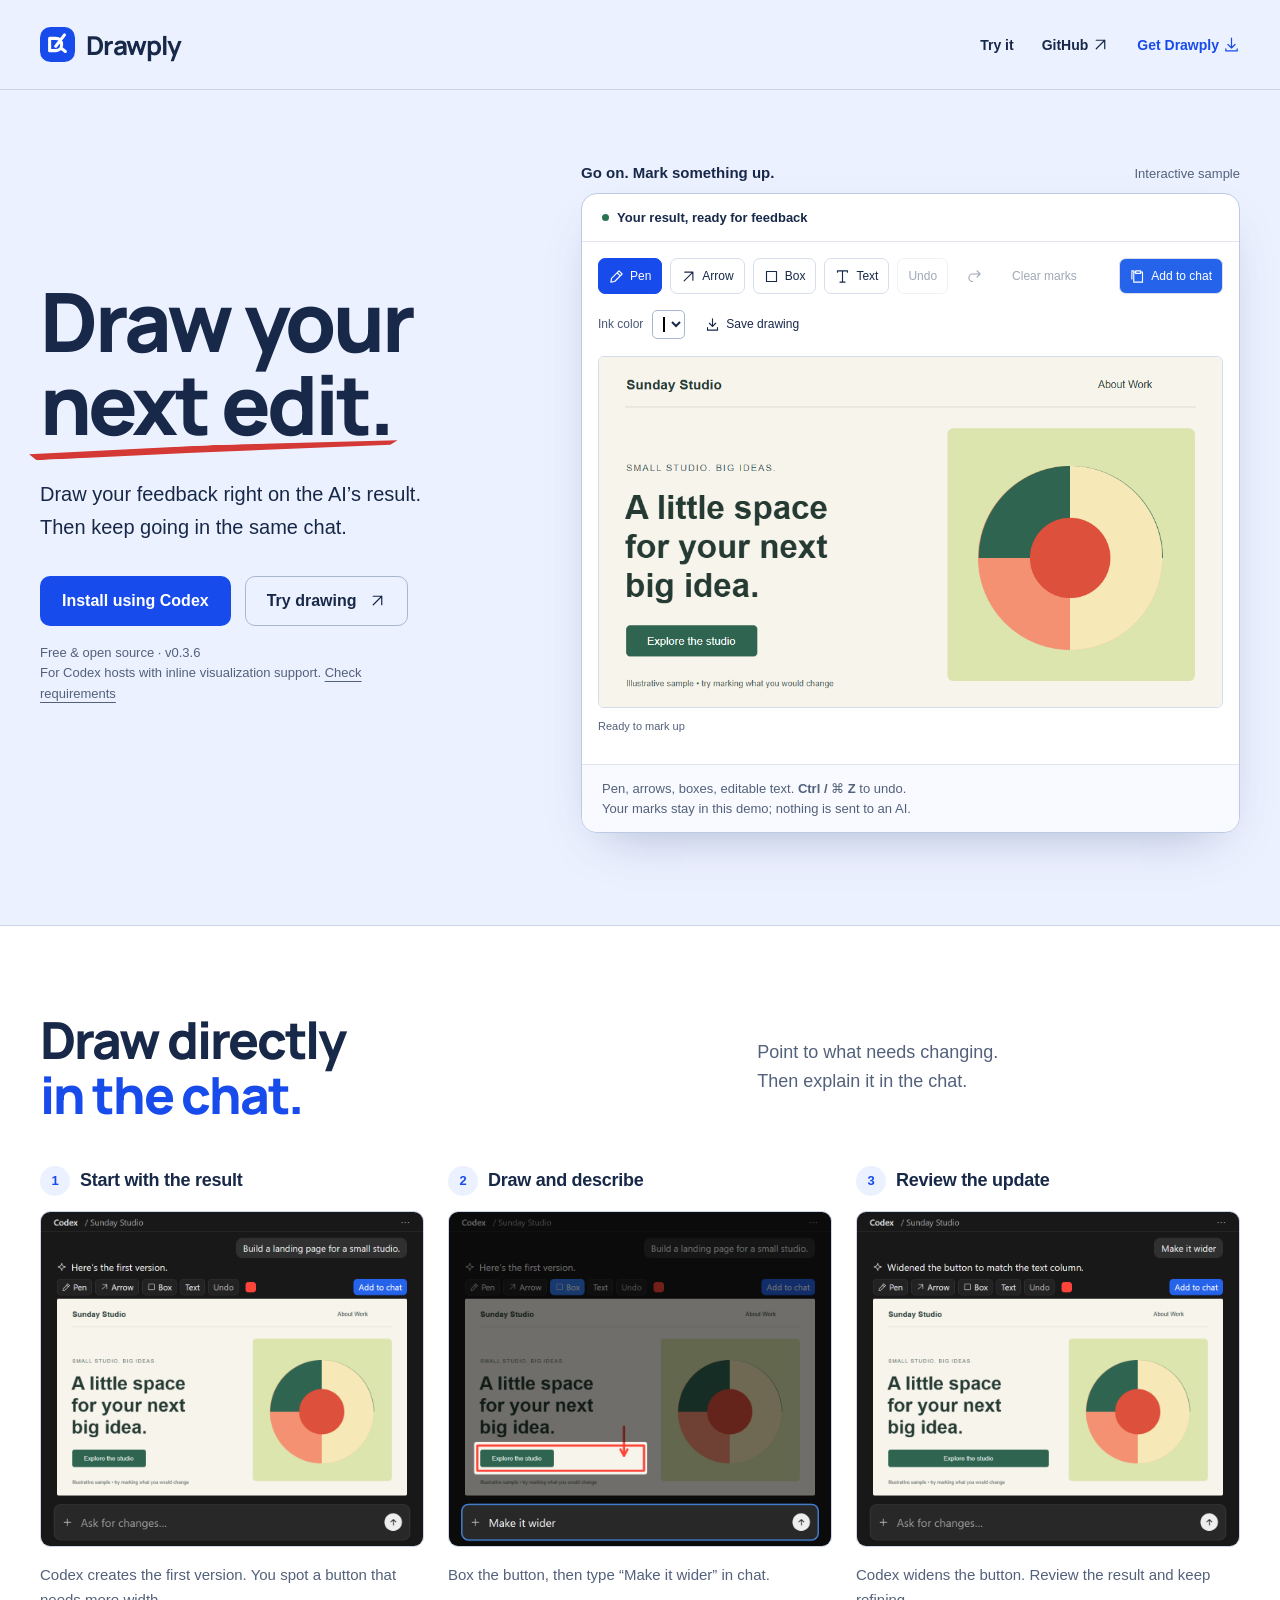
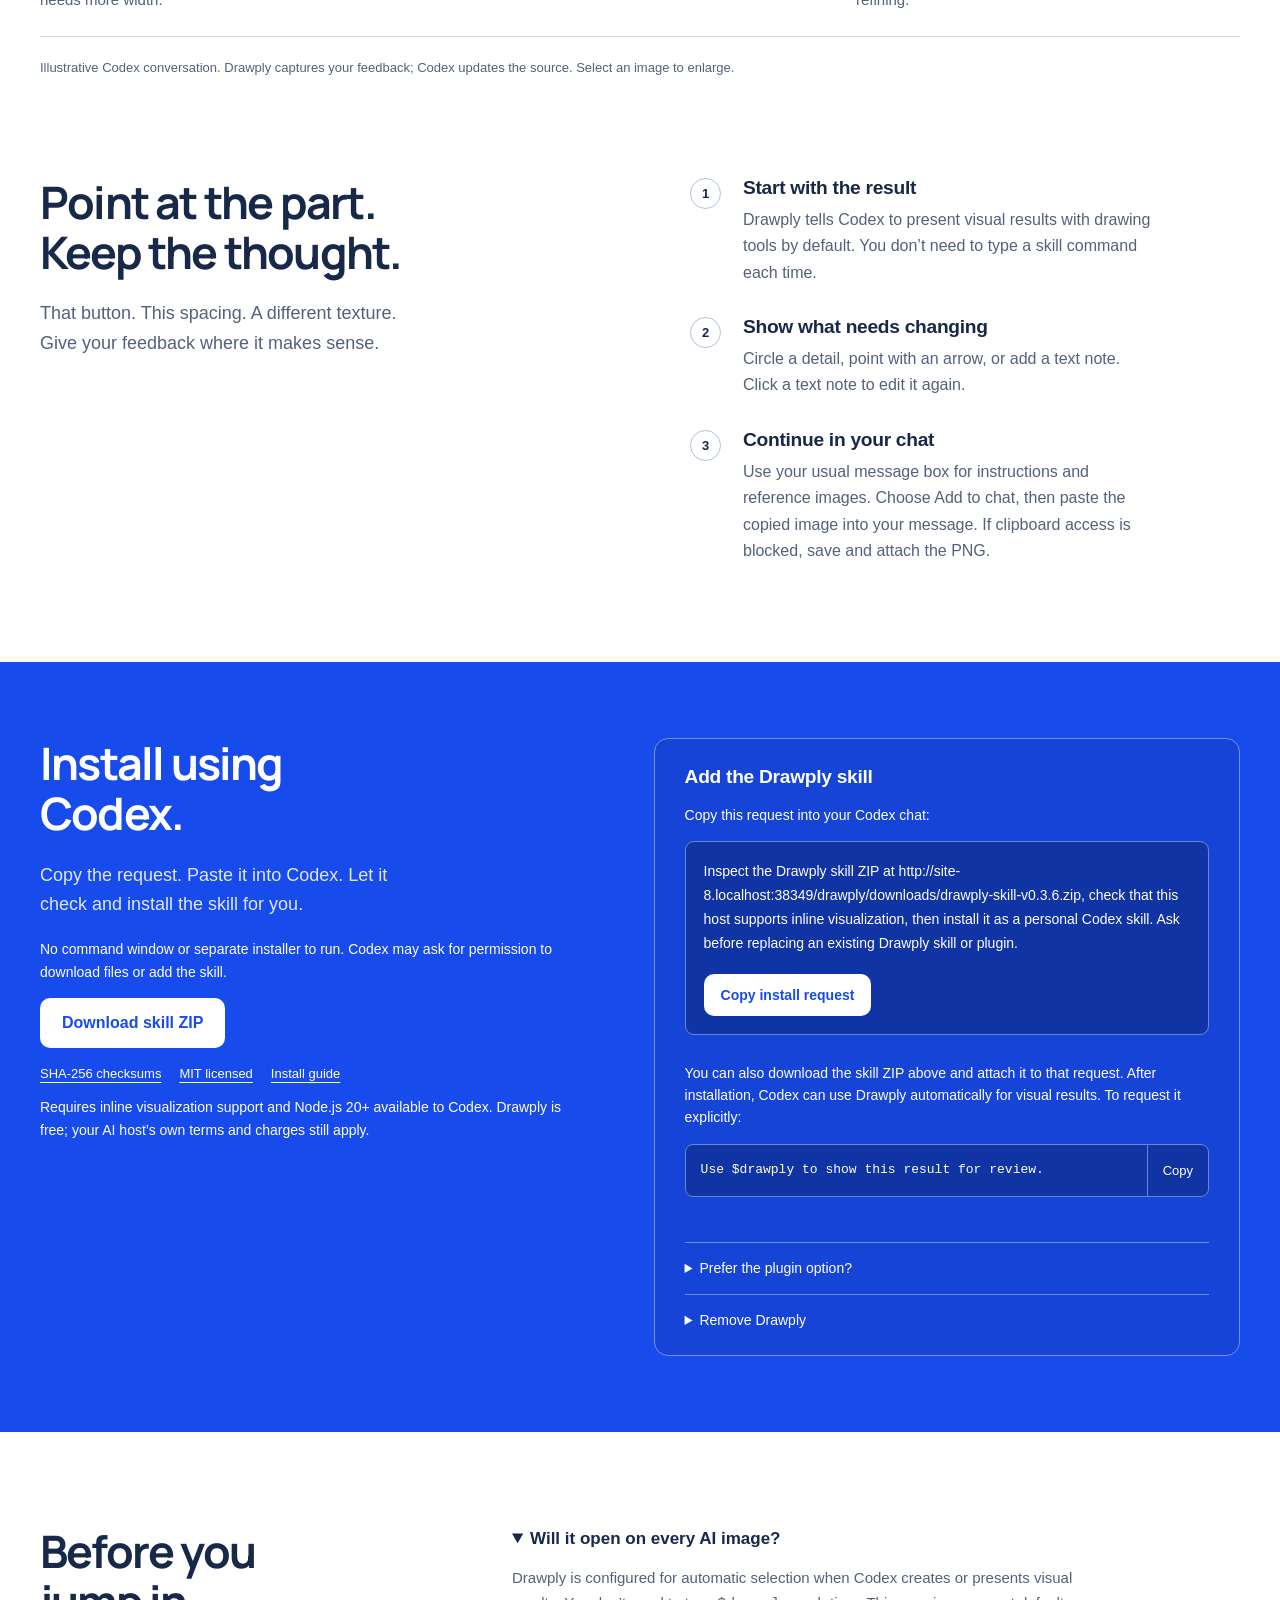
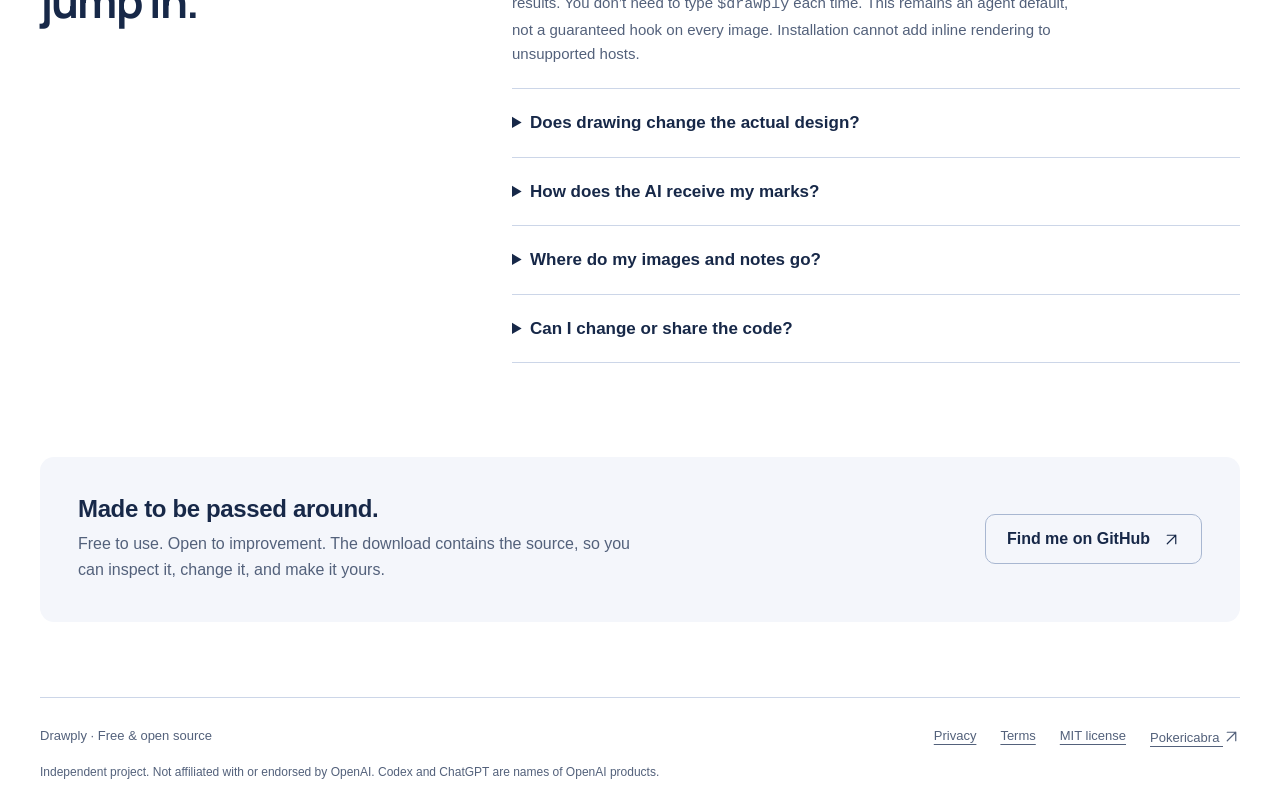
==== drawply/index.html @ 8df7e9f2 "Publish Drawply under /drawply with scoped download support" ====
<!doctype html><html lang="en"><head><meta charset="utf-8"><meta name="viewport" content="width=device-width,initial-scale=1"><meta name="theme-color" content="#ecf1ff"><meta name="referrer" content="no-referrer"><title>Drawply — Draw your feedback. Stay in the chat.</title><link rel="icon" href="assets/mark.svg" type="image/svg+xml"><link rel="stylesheet" href="style.css"><meta name="description" content="Draw feedback directly on AI visual results, then continue in the same chat. A free, open-source skill and plugin for supported Codex hosts."><meta property="og:title" content="Drawply — Draw your feedback. Stay in the chat."><meta property="og:description" content="Pen, arrows, boxes and editable text. A lightweight, open-source way to show AI what you mean."><meta property="og:type" content="website"><script defer src="site.js"></script></head><body>
<!-- THESIS: Let visitors mark an actual result before reading a feature pitch. OWN-WORLD: A digital studio critique sheet; pale blue ground, cobalt actions, graphite type, vermilion editorial marks. STORY: Try an annotation, understand the chat loop, download with honest requirements. FIRST VIEWPORT: Oversized left-aligned proposition and download; real working canvas on the right. FORM: Digital studio critique sheet, grounded candidate 3, seed 27277916. FINISH: unreviewed and undocumented is unfinished; this build ends with the finish review, the verdict, and DESIGN.md -->
<div class="hero-shell"><a class="skip" href="#main">Skip to content</a><header class="wrap topbar"><a class="brand" href="./"><img src="assets/mark.svg" alt="" width="35" height="35">Drawply</a><nav class="nav" aria-label="Main"><a class="nav-demo" href="./#try">Try it</a><a href="https://github.com/jasonz2008/drawply" rel="noreferrer">GitHub <svg class="inline-icon" viewBox="0 0 24 24" fill="none" stroke="currentColor" stroke-width="1.7" stroke-linecap="round" stroke-linejoin="round" aria-hidden="true"><path d="M6 18 18 6M6 6h12v12"/></svg></a><a class="nav-download" href="./#download">Get Drawply <svg class="inline-icon" viewBox="0 0 24 24" fill="none" stroke="currentColor" stroke-width="1.7" stroke-linecap="round" stroke-linejoin="round" aria-hidden="true"><path d="M12 3v14m-5-5 5 5 5-5M4 18v3h16v-3"/></svg></a></nav></header></div><main id="main"><div class="hero-shell"><section class="wrap hero" aria-labelledby="hero-title"><div class="hero-copy"><h1 id="hero-title">Draw your<br><span class="marked-word">next edit.</span></h1><p class="hero-lead">Draw your feedback right on the AI’s result. Then keep going in the same chat.</p><div class="actions"><a class="button" href="#download">Install using Codex</a><a class="button secondary" href="#try">Try drawing <span aria-hidden="true"><svg class="inline-icon" viewBox="0 0 24 24" fill="none" stroke="currentColor" stroke-width="1.7" stroke-linecap="round" stroke-linejoin="round" aria-hidden="true"><path d="M6 18 18 6M6 6h12v12"/></svg></span></a></div><p class="micro">Free &amp; open source · v0.3.6<br>For Codex hosts with inline visualization support. <a href="#download">Check requirements</a></p></div><div class="demo-wrap" id="try"><div class="demo-caption"><strong>Go on. Mark something up.</strong><span>Interactive sample</span></div><div class="demo"><div class="demo-title"><span class="live-dot" aria-hidden="true"></span>Your result, ready for feedback</div><iframe src="demo.html" data-mobile-src="demo-mobile.html" title="Try Drawply: annotate an illustrative webpage" loading="eager" sandbox="allow-scripts allow-downloads"></iframe><div class="demo-foot">Pen, arrows, boxes, editable text. <strong>Ctrl / ⌘ Z</strong> to undo.<br>Your marks stay in this demo; nothing is sent to an AI.</div></div></div></section></div>
<section class="wrap result-sequence" aria-labelledby="sequence-title"><div class="sequence-heading"><h2 id="sequence-title">Draw directly<span>in the chat.</span></h2><p>Point to what needs changing.<br>Then explain it in the chat.</p></div><ol class="result-images"><li><h3><span>1</span> Start with the result</h3><figure><a href="assets/walkthrough-initial.png" target="_blank" rel="noopener" aria-label="Enlarge the initial AI output"><img src="assets/walkthrough-initial.png" width="960" height="840" loading="lazy" alt="Initial AI-generated studio page with a narrow Explore the studio button."></a><figcaption><p>Codex creates the first version. You spot a button that needs more width.</p></figcaption></figure></li><li><h3><span>2</span> Draw and describe</h3><figure><a href="assets/walkthrough-marked.png" target="_blank" rel="noopener" aria-label="Enlarge the drawing on the result"><img src="assets/walkthrough-marked.png" width="960" height="840" loading="lazy" alt="The red-boxed button and the Make it wider chat message are spotlighted; the rest of the middle image is dimmed."></a><figcaption><p>Box the button, then type “Make it wider” in chat.</p></figcaption></figure></li><li><h3><span>3</span> Review the update</h3><figure><a href="assets/walkthrough-improved.png" target="_blank" rel="noopener" aria-label="Enlarge the improved result"><img src="assets/walkthrough-improved.png" width="960" height="840" loading="lazy" alt="Improved studio page with the button widened to match the text column."></a><figcaption><p>Codex widens the button. Review the result and keep refining.</p></figcaption></figure></li></ol><p class="sequence-note">Illustrative Codex conversation. Drawply captures your feedback; Codex updates the source. Select an image to enlarge.</p></section>
<section class="wrap workflow" aria-labelledby="workflow-title"><div><h2 id="workflow-title">Point at the part.<br>Keep the thought.</h2><p class="intro">That button. This spacing. A different texture. Give your feedback where it makes sense.</p></div><ol class="steps"><li><h3>Start with the result</h3><p>Drawply tells Codex to present visual results with drawing tools by default. You don’t need to type a skill command each time.</p></li><li><h3>Show what needs changing</h3><p>Circle a detail, point with an arrow, or add a text note. Click a text note to edit it again.</p></li><li><h3>Continue in your chat</h3><p>Use your usual message box for instructions and reference images. Choose Add to chat, then paste the copied image into your message. If clipboard access is blocked, save and attach the PNG.</p></li></ol></section>
<section class="download-section" id="download" aria-labelledby="download-title"><div class="wrap download-grid"><div><h2 id="download-title">Install using Codex.</h2><p class="intro">Copy the request. Paste it into Codex. Let it check and install the skill for you.</p><p class="download-note">No command window or separate installer to run. Codex may ask for permission to download files or add the skill.</p><div class="actions"><a class="button" href="downloads/drawply-skill-v0.3.6.zip" download>Download skill ZIP</a></div><div class="fine-links"><a href="downloads/SHA256SUMS.txt">SHA-256 checksums</a><a href="license.html">MIT licensed</a><a href="downloads/README.txt">Install guide</a></div><p class="download-note">Requires inline visualization support and Node.js 20+ available to Codex. Drawply is free; your AI host’s own terms and charges still apply.</p></div><div class="install"><h3>Add the Drawply skill</h3><p>Copy this request into your Codex chat:</p><div class="request-box"><p id="skill-install-request" data-install="skill">Inspect the Drawply skill ZIP I attach, check that this host supports inline visualization, then install it as a personal Codex skill. Ask before replacing an existing Drawply skill or plugin.</p><button class="button" type="button" data-copy="skill-install-request" data-status="skill-copy-status">Copy install request</button></div><p class="copy-status" id="skill-copy-status" role="status" aria-live="polite"></p><p class="install-hint">You can also download the skill ZIP above and attach it to that request. After installation, Codex can use Drawply automatically for visual results. To request it explicitly:</p><div class="code-row"><code id="invoke">Use $drawply to show this result for review.</code><button type="button" data-copy="invoke" data-status="copy-status" aria-label="Copy Drawply prompt">Copy</button></div><p class="copy-status" id="copy-status" role="status" aria-live="polite"></p><details id="plugin-option"><summary>Prefer the plugin option?</summary><p>Download the plugin package, then ask Codex to make it available in your Plugins menu. You choose when to click Install.</p><p><a href="downloads/drawply-plugin-v0.3.6.zip" download>Download plugin ZIP</a></p><div class="request-box"><p id="plugin-install-request" data-install="plugin">Inspect the Drawply plugin ZIP I attach, extract it to a persistent folder, and register its catalog in Codex without installing it. Ask before replacing any existing Drawply registration. Tell me where to click Install in the Plugins menu.</p><button class="button" type="button" data-copy="plugin-install-request" data-status="plugin-copy-status">Copy plugin setup request</button></div><p class="copy-status" id="plugin-copy-status" role="status" aria-live="polite"></p><p>Use either the skill or the plugin to avoid duplicate entries. This local package is not a public plugin-directory listing.</p></details><details><summary>Remove Drawply</summary><p>Ask Codex to remove the standalone Drawply skill, or uninstall the plugin through Plugins. Your saved drawings and conversations are kept.</p></details></div></div></section>
<section class="wrap faq-section" aria-labelledby="faq-title"><h2 id="faq-title">Before you<br>jump in.</h2><div class="faq-list"><details open><summary>Will it open on every AI image?</summary><p>Drawply is configured for automatic selection when Codex creates or presents visual results. You don’t need to type <code>$drawply</code> each time. This remains an agent default, not a guaranteed hook on every image. Installation cannot add inline rendering to unsupported hosts.</p></details><details><summary>Does drawing change the actual design?</summary><p>Your drawing is feedback on a visual result. The AI then interprets your request and edits the underlying project. It isn’t a drag-and-drop editor for the original interface, and you should review the resulting changes.</p></details><details><summary>How does the AI receive my marks?</summary><p>Supported hosts may share saved annotation state with the model, but delivery is best-effort. For an exact reference, Add to chat copies the marked PNG where clipboard access is allowed; paste it into the chat alongside your instructions. The editor cannot paste automatically. If copying is blocked, use Save drawing and attach the PNG.</p></details><details><summary>Where do my images and notes go?</summary><p>The plugin has no Drawply server or telemetry. Its generated review contains your image and local file path; annotation state may be shared with your AI host. Chats, attachments and saved state follow that host’s data policies. Read the <a href="privacy.html">privacy notice</a> for the distinction.</p></details><details><summary>Can I change or share the code?</summary><p>Yes. The <a href="license.html">MIT license</a> permits use, modification and redistribution, including commercial use, while preserving the license and copyright notice. The project comes without a warranty, subject to rights that applicable law does not allow to be excluded.</p></details></div></section>
<div class="wrap community"><div><h3>Made to be passed around.</h3><p>Free to use. Open to improvement. The download contains the source, so you can inspect it, change it, and make it yours.</p></div><a class="button secondary" href="https://github.com/jasonz2008/drawply" rel="noreferrer">Find me on GitHub <svg class="inline-icon" viewBox="0 0 24 24" fill="none" stroke="currentColor" stroke-width="1.7" stroke-linecap="round" stroke-linejoin="round" aria-hidden="true"><path d="M6 18 18 6M6 6h12v12"/></svg></a></div></main><footer class="wrap footer"><div class="footer-row"><span>Drawply · Free &amp; open source</span><nav aria-label="Footer"><a href="privacy.html">Privacy</a><a href="terms.html">Terms</a><a href="license.html">MIT license</a><a href="https://pokericabra.com/">Pokericabra <svg class="inline-icon" viewBox="0 0 24 24" fill="none" stroke="currentColor" stroke-width="1.7" stroke-linecap="round" stroke-linejoin="round" aria-hidden="true"><path d="M6 18 18 6M6 6h12v12"/></svg></a></nav></div><p>Independent project. Not affiliated with or endorsed by OpenAI. Codex and ChatGPT are names of OpenAI products.</p></footer></body></html>
---- drawply/style.css ----
:root{--ink:#172848;--muted:#53617b;--blue:#184beb;--line:#ccd6e8;--paper:#fff;--wash:#ecf1ff;--red:#d53936;--radius:14px;color:var(--ink);background:var(--paper);font-family:"Segoe UI",Arial,sans-serif;font-synthesis:none}*{box-sizing:border-box}html{scroll-behavior:smooth;scroll-padding-top:28px}body{margin:0}a{color:inherit;text-underline-offset:4px}button,input,textarea{font:inherit}button,a{touch-action:manipulation}button{cursor:pointer}button:disabled{cursor:default;opacity:.45}a:focus-visible,button:focus-visible,summary:focus-visible{outline:3px solid var(--red);outline-offset:5px}p{line-height:1.65}h1,h2,h3,p{margin-top:0}h1,h2{letter-spacing:-.04em;text-wrap:balance}h1{font-size:clamp(3.6rem,6.4vw,6rem);line-height:1.01;font-weight:750;margin-bottom:28px}h2{font-size:clamp(2.1rem,3.5vw,3.5rem);line-height:1.12;margin-bottom:22px}h3{font-size:1.2rem;letter-spacing:-.015em}button{border:0}svg{display:block}.wrap{width:min(1280px,calc(100% - 80px));margin-inline:auto}.skip{position:absolute;left:20px;top:-100px;background:white;padding:14px;z-index:20}.skip:focus{top:10px}.topbar{display:flex;align-items:center;justify-content:space-between;gap:24px;padding-block:26px}.brand{display:flex;align-items:center;gap:11px;font-size:26px;font-weight:750;letter-spacing:-1px;text-decoration:none}.brand img{width:35px;height:35px}.nav{display:flex;align-items:center;gap:28px;font-size:14px;font-weight:600}.nav a{text-decoration:none;padding-block:10px}.nav a:hover{text-decoration:underline}.nav .nav-download{color:var(--blue)}.hero-shell{background:var(--wash);border-bottom:1px solid var(--line)}.hero{display:grid;grid-template-columns:.86fr 1.14fr;gap:44px;align-items:center;padding-block:74px 92px}.hero-copy{padding-bottom:12px}.marked-word{display:inline-block;position:relative;isolation:isolate}.marked-word:after{content:"";position:absolute;left:-3%;right:-2%;bottom:-8px;height:9px;background:var(--red);clip-path:polygon(0 30%,50% 0,100% 18%,98% 65%,43% 80%,2% 100%);z-index:-1;transform:rotate(-2deg)}.hero-lead{font-size:20px;max-width:35ch;margin:32px 0}.actions{display:flex;flex-wrap:wrap;align-items:center;gap:14px}.button{display:inline-flex;align-items:center;justify-content:center;gap:13px;border:1px solid transparent;border-radius:10px;padding:15px 21px;background:var(--blue);color:white;font-weight:650;text-decoration:none;min-height:50px}.button:hover{background:#1039b9}.button.secondary{background:transparent;border-color:#a8b7d1;color:var(--ink)}.button.secondary:hover{background:white}.micro{font-size:13px;line-height:1.6;color:var(--muted);margin:17px 0 0}.hero .micro{max-width:45ch}.demo-wrap{min-width:0}.demo-caption{display:flex;align-items:baseline;justify-content:space-between;gap:16px;margin-bottom:12px;font-size:13px;color:var(--muted)}.demo-caption strong{font-size:15px;color:var(--ink)}.demo{background:#fff;border:1px solid #bccbe3;border-radius:16px;box-shadow:0 20px 50px -24px #32477666;overflow:hidden}.demo-title{display:flex;align-items:center;gap:8px;padding:16px 20px;border-bottom:1px solid #e0e5ef;font-size:13px;font-weight:600}.live-dot{width:7px;height:7px;border-radius:50%;background:#297450}.demo iframe{display:block;width:100%;height:450px;border:0;background:white}.demo-foot{padding:14px 20px;background:#f8faff;border-top:1px solid #e0e5ef;color:var(--muted);font-size:13px;line-height:1.5}.demo-foot a{font-weight:600}.workflow{display:grid;grid-template-columns:1fr 1fr;gap:100px;padding-block:98px;align-items:start}.workflow h2{max-width:13ch}.intro{font-size:18px;max-width:37ch;color:var(--muted)}.steps{margin:0;padding:0;list-style:none;counter-reset:step}.steps li{position:relative;padding:0 0 30px 53px;counter-increment:step}.steps li:last-child{padding-bottom:0}.steps li:before{content:counter(step);position:absolute;left:0;top:1px;font-size:13px;font-weight:650;border:1px solid #b4c1d8;border-radius:50%;width:29px;height:29px;display:grid;place-items:center}.steps h3{margin-bottom:8px}.steps p{color:var(--muted);max-width:46ch;margin-bottom:0}.download-section{background:var(--blue);color:white;padding-block:76px}.download-grid{display:grid;grid-template-columns:1fr 1.12fr;gap:90px}.download-section h2{max-width:13ch}.download-section .intro{color:#e0e8ff}.download-section .button{background:white;color:var(--blue)}.download-section .button:hover{background:#e5edff}.download-section .micro{color:#dce5ff}.install{border:1px solid #7490ee;border-radius:var(--radius);padding:27px 30px;background:#1644d7}.install h3{margin-bottom:16px}.install ol{padding-left:22px;line-height:1.65;font-size:15px}.install li+li{margin-top:10px}.code-row{display:flex;align-items:stretch;background:#1034a4;border:1px solid #6b84d8;border-radius:8px;margin-top:15px;overflow:hidden}.code-row code{flex:1;min-width:0;white-space:normal;overflow-wrap:anywhere;font:14px/1.6 Consolas,monospace;padding:15px}.code-row button{background:transparent;color:white;padding:10px 15px;border-left:1px solid #6b84d8;font-size:13px}.code-row button:hover{background:#214ac6}.copy-status{min-height:20px;font-size:12px;margin:7px 0 0;color:#e0e8ff}.install details{margin-top:18px;border-top:1px solid #708ded;padding-top:17px;font-size:14px}.install summary{cursor:pointer}.install details p{margin-top:13px;margin-bottom:0}.install code{font-size:13px;overflow-wrap:anywhere}.fine-links{display:flex;flex-wrap:wrap;gap:18px;font-size:13px;margin-top:18px}.faq-section{display:grid;grid-template-columns:.7fr 1.3fr;gap:80px;padding-block:94px}.faq-list details{border-bottom:1px solid var(--line);padding:21px 0}.faq-list details:first-child{padding-top:0}.faq-list summary{cursor:pointer;font-size:17px;font-weight:650;padding-right:20px;line-height:1.5}.faq-list p{font-size:15px;color:var(--muted);margin:15px 0 0;max-width:68ch}.community{background:#f4f6fb;padding:38px;display:flex;justify-content:space-between;align-items:center;gap:32px;border-radius:var(--radius);margin-bottom:75px}.community h3{font-size:24px;margin-bottom:8px}.community p{color:var(--muted);margin:0;max-width:63ch}.community a{white-space:nowrap}.footer{padding-block:30px;border-top:1px solid var(--line);font-size:13px;color:var(--muted)}.footer-row{display:flex;justify-content:space-between;gap:24px;flex-wrap:wrap}.footer nav{display:flex;gap:24px;flex-wrap:wrap}.footer p{margin:18px 0 0;font-size:12px}.legal{max-width:760px;margin:60px auto 90px;padding-inline:28px}.legal h1{font-size:clamp(2.8rem,6vw,4rem)}.legal h2{font-size:24px;letter-spacing:-.02em;margin:38px 0 12px}.legal p,.legal li{line-height:1.75;color:#384963}.legal .date{font-size:14px;color:var(--muted)}.legal pre{white-space:pre-wrap;overflow-wrap:anywhere;font:14px/1.7 Consolas,monospace;background:#f4f6fb;padding:24px;border-radius:10px}.legal table{width:100%;border-collapse:collapse;font-size:14px;line-height:1.6}.legal th,.legal td{padding:12px 8px;border-bottom:1px solid var(--line);text-align:left;vertical-align:top}.legal code{overflow-wrap:anywhere}.noscript{padding:15px;background:#fff3d9;color:#553707}.download-note{margin-top:15px;font-size:14px;line-height:1.65}.download-note a{color:#fff}.copy-status:empty:before{content:' '}
@media(max-width:1000px){.wrap{width:calc(100% - 48px)}.hero{gap:28px;grid-template-columns:.82fr 1.18fr;padding-block:55px 70px}h1{font-size:4.2rem}.hero-lead{font-size:18px}.demo iframe{height:390px}.workflow,.download-grid,.faq-section{gap:45px}.hero .button{padding-inline:17px}}
@media(max-width:760px){.wrap{width:calc(100% - 40px)}.topbar{padding-block:20px;gap:12px}.brand{font-size:24px}.nav{gap:19px}.nav .nav-demo{display:none}.hero{grid-template-columns:1fr;padding-block:36px 48px;gap:35px}.hero-copy{padding:0}h1{font-size:clamp(3.5rem,13vw,5.3rem);max-width:10ch;margin-bottom:22px}.hero-lead{margin-top:28px;font-size:18px;max-width:37ch}.hero .micro{max-width:none}.demo iframe{height:420px}.workflow,.download-grid,.faq-section{grid-template-columns:1fr;gap:30px}.workflow,.faq-section{padding-block:58px}.workflow h2,.download-section h2{max-width:17ch}.intro{font-size:17px;max-width:45ch}.download-section{padding-block:54px}.install{padding:24px 20px}.community{padding:25px;display:block;margin-bottom:48px}.community a{margin-top:23px}.footer nav{gap:18px}.demo-caption{font-size:11px}.demo-title{padding:13px 16px}.legal{margin-top:32px}.legal table{font-size:13px}}
@media(max-width:380px){.nav{gap:13px;font-size:13px}.brand img{width:28px;height:28px}.demo iframe{height:400px}.demo-caption span{display:none}.actions{gap:10px}.button{padding:14px 17px}.wrap{width:calc(100% - 32px)}}
@media(prefers-reduced-motion:reduce){html{scroll-behavior:auto}}

@font-face{font-family:Manrope;src:url('assets/fonts/Manrope.ttf') format('truetype');font-style:normal;font-weight:200 800;font-display:swap}h1,h2,.brand{font-family:Manrope,"Segoe UI",sans-serif}h1{font-weight:800}.inline-icon{width:17px;height:17px;display:inline-block;vertical-align:-3px;flex:none}.nav a{display:inline-flex;align-items:center;gap:4px}

.result-sequence{padding-top:86px}.sequence-heading{display:grid;grid-template-columns:1.15fr .85fr;align-items:center;gap:64px;margin-bottom:42px}.sequence-heading h2{margin:0;font-size:clamp(2.25rem,4vw,3.75rem);line-height:1.08;font-weight:800}.sequence-heading h2 span{display:block;color:var(--blue)}.sequence-heading p{margin:0;max-width:34ch;color:var(--muted);font-size:18px;line-height:1.65}.result-images{display:grid;grid-template-columns:repeat(3,minmax(0,1fr));gap:24px;padding:0;margin:0;list-style:none}.result-images figure{margin:0}.result-images img{display:block;width:100%;height:auto;border:1px solid var(--line);border-radius:10px}.result-images a{display:block;border-radius:10px}.result-images figcaption{padding-top:16px}.result-images h3{display:flex;align-items:center;gap:10px;min-height:32px;margin:0 0 14px;font-size:18px;font-weight:650}.result-images h3 span{width:30px;height:30px;display:inline-grid;place-items:center;flex:none;background:var(--wash);color:var(--blue);border-radius:50%;font-size:13px;font-weight:650}.result-images p{font-size:15px;color:var(--muted);margin:0}.sequence-note{font-size:13px;color:var(--muted);margin:24px 0 0;padding-top:20px;border-top:1px solid var(--line)}.request-box{background:#1034a4;border:1px solid #6b84d8;border-radius:9px;padding:18px}.request-box p{font-size:14px;line-height:1.7;overflow-wrap:anywhere;margin:0 0 18px}.request-box .button{min-height:42px;padding:10px 16px;font-size:14px}.install .install-hint{font-size:14px;line-height:1.6}.install>p{font-size:14px}.install details .request-box p{margin-top:0;margin-bottom:18px}@media(max-width:760px){.result-sequence{padding-top:52px}.sequence-heading{display:block;margin-bottom:30px}.sequence-heading p{margin-top:20px;font-size:17px}.result-images{grid-template-columns:1fr;gap:34px}.result-images figcaption{padding-top:14px}.sequence-note{margin-top:24px}}
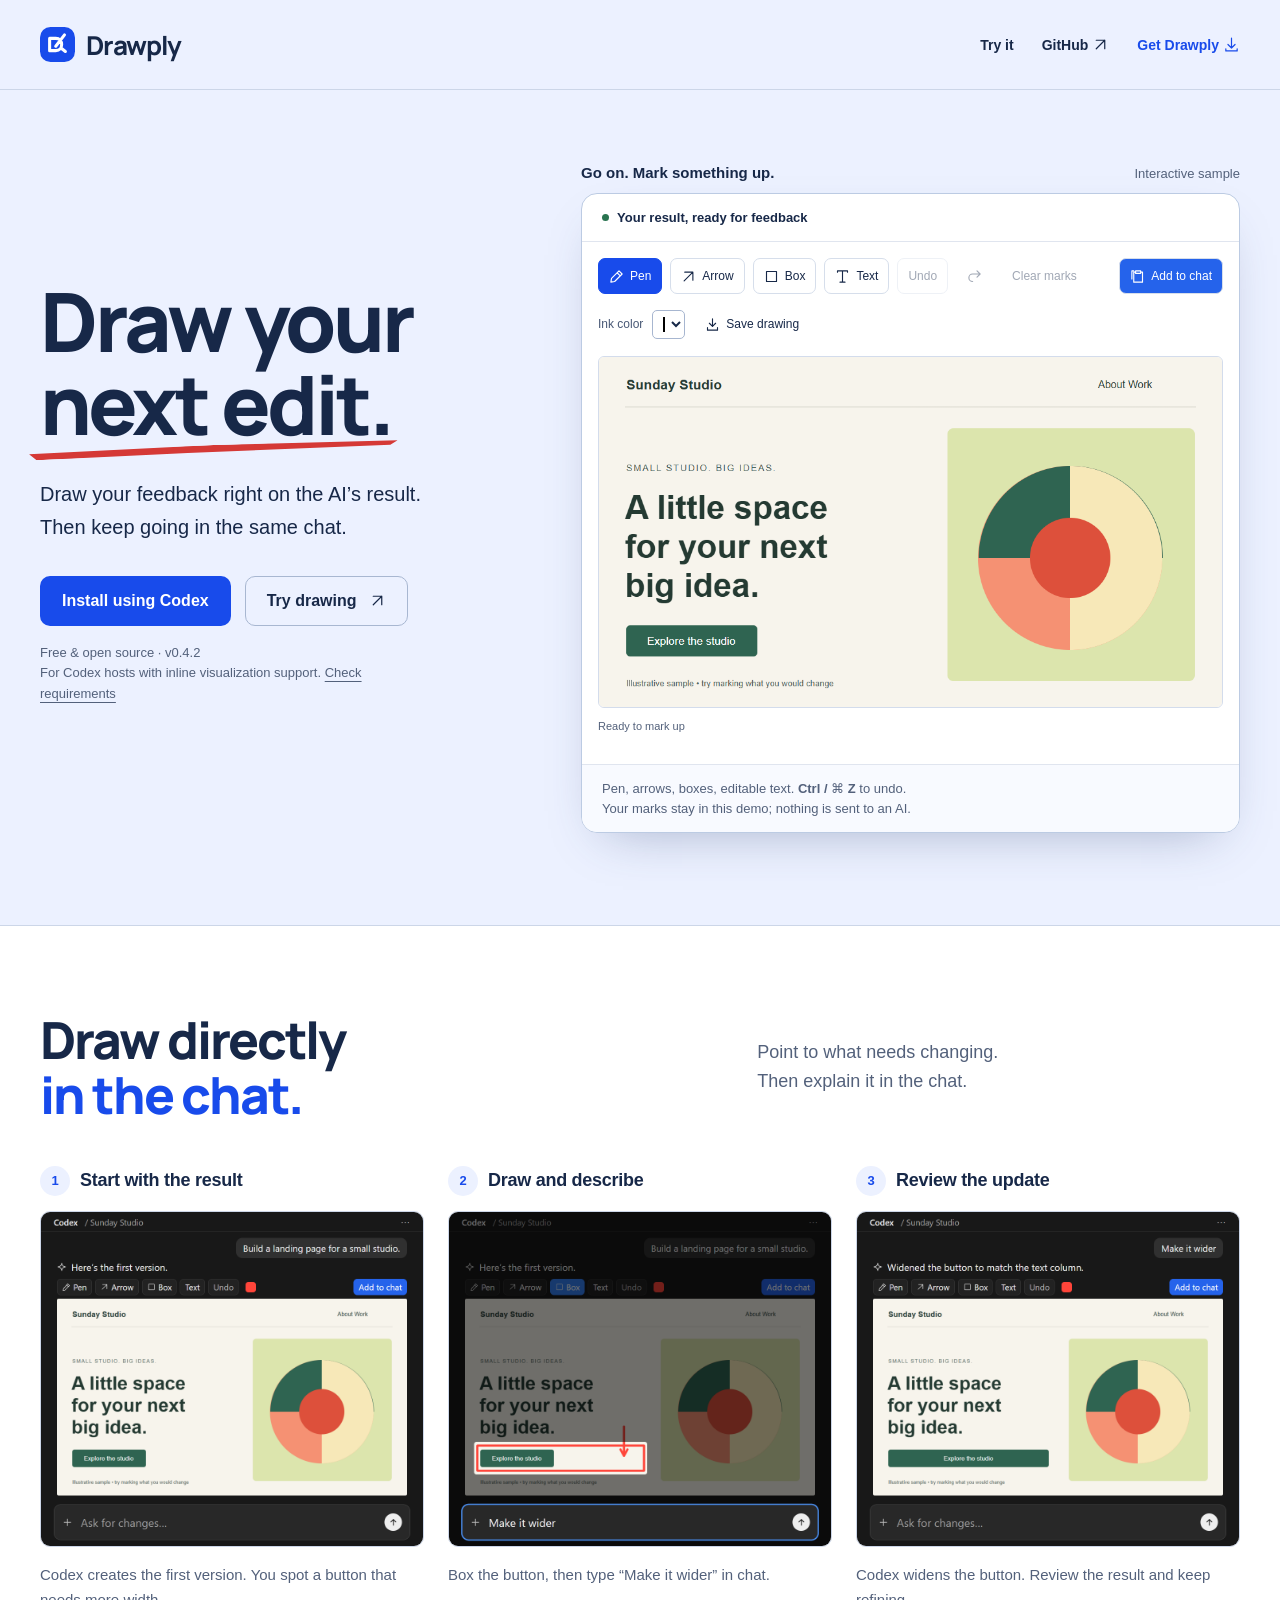
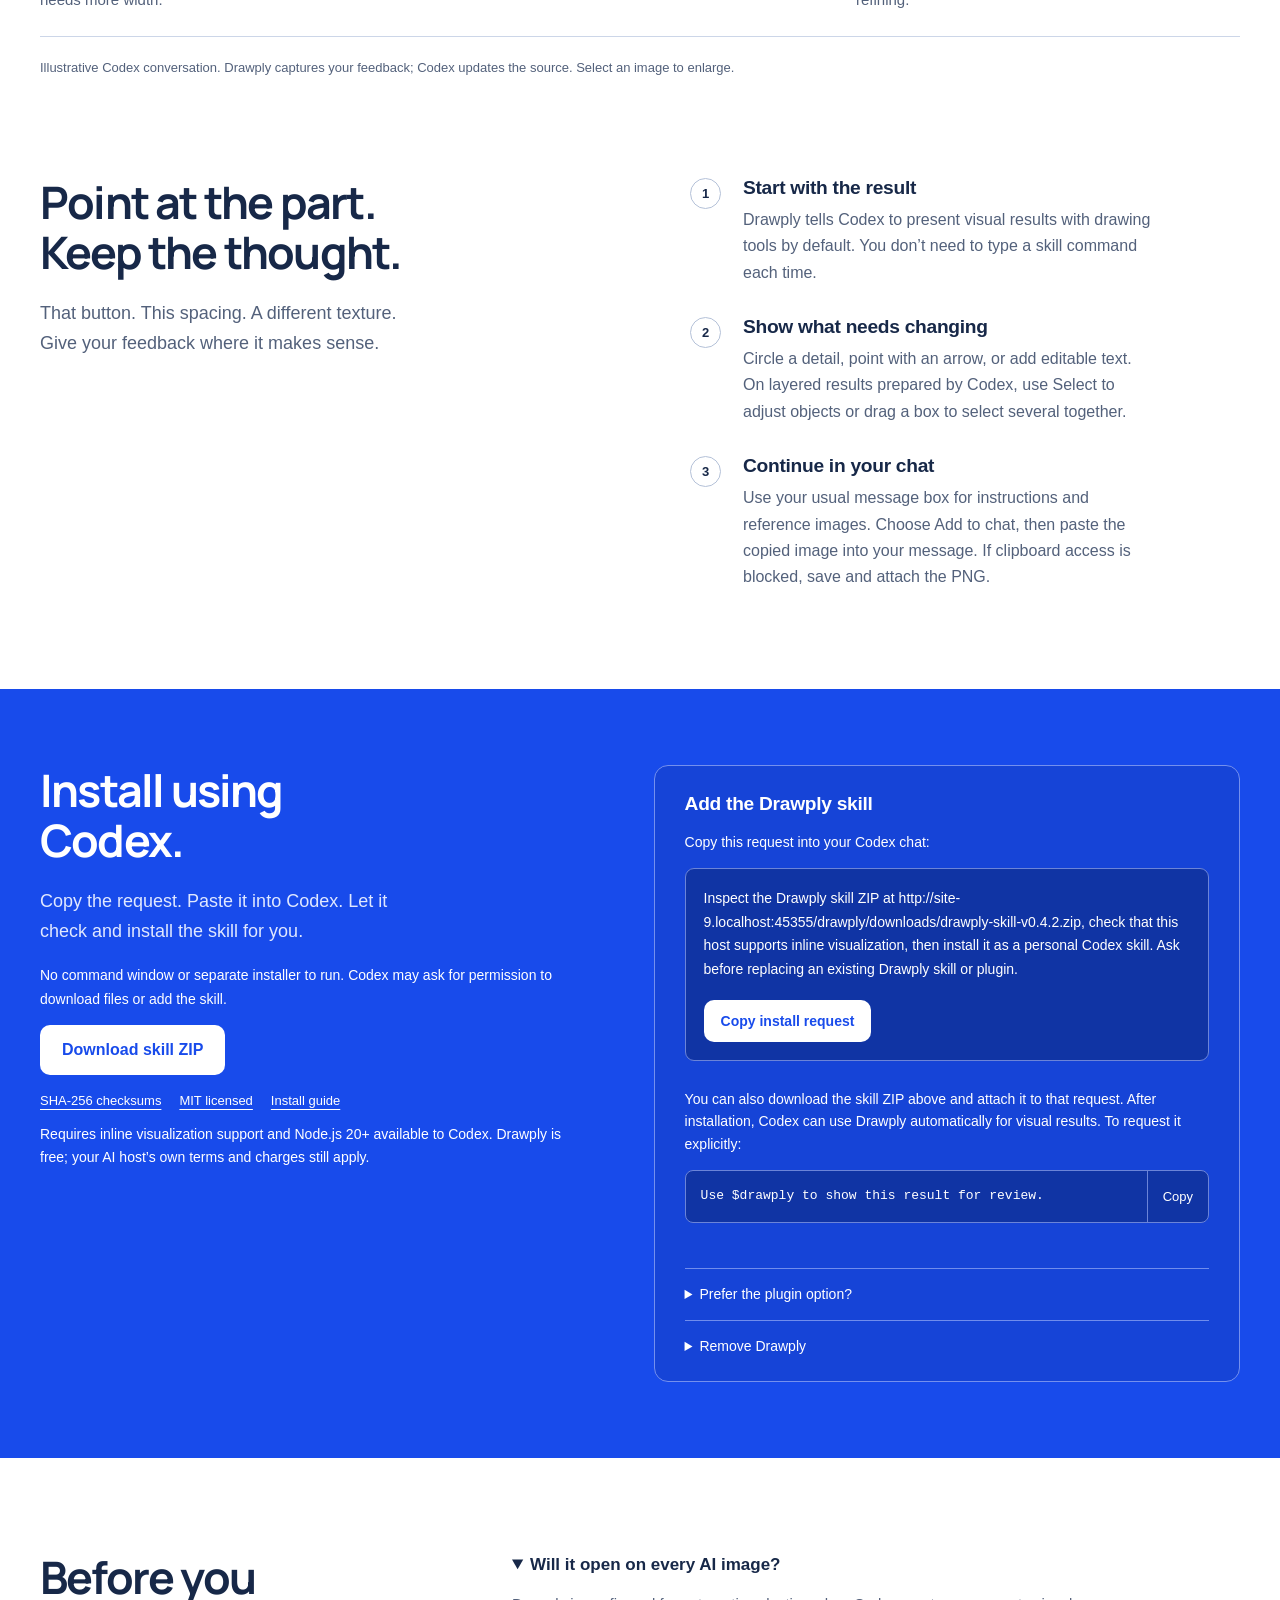
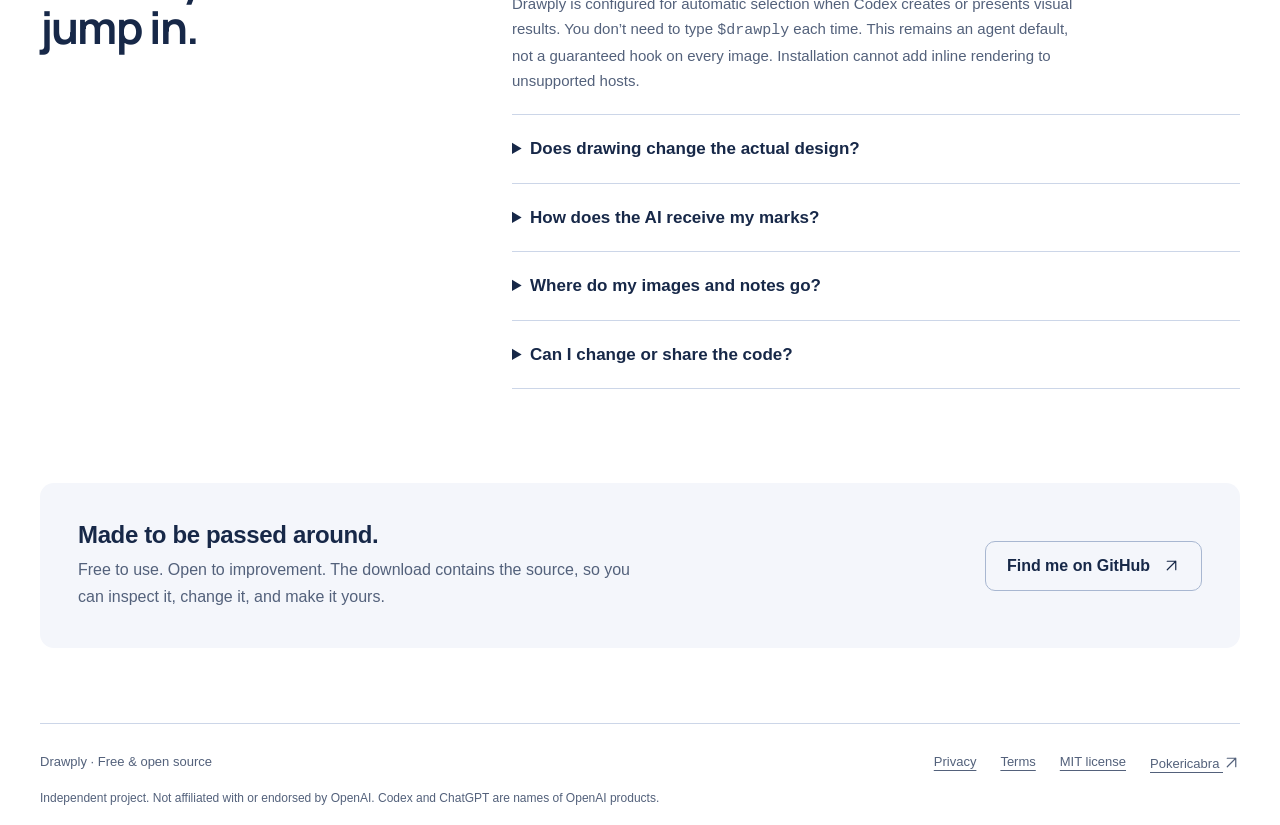
==== commit ee0cbaa6: "Update Drawply downloads to 0.4.2" ====
--- a/drawply/index.html
+++ b/drawply/index.html
@@ -1,8 +1,8 @@
 <!doctype html><html lang="en"><head><meta charset="utf-8"><meta name="viewport" content="width=device-width,initial-scale=1"><meta name="theme-color" content="#ecf1ff"><meta name="referrer" content="no-referrer"><title>Drawply — Draw your feedback. Stay in the chat.</title><link rel="icon" href="assets/mark.svg" type="image/svg+xml"><link rel="stylesheet" href="style.css"><meta name="description" content="Draw feedback directly on AI visual results, then continue in the same chat. A free, open-source skill and plugin for supported Codex hosts."><meta property="og:title" content="Drawply — Draw your feedback. Stay in the chat."><meta property="og:description" content="Pen, arrows, boxes and editable text. A lightweight, open-source way to show AI what you mean."><meta property="og:type" content="website"><script defer src="site.js"></script></head><body>
 <!-- THESIS: Let visitors mark an actual result before reading a feature pitch. OWN-WORLD: A digital studio critique sheet; pale blue ground, cobalt actions, graphite type, vermilion editorial marks. STORY: Try an annotation, understand the chat loop, download with honest requirements. FIRST VIEWPORT: Oversized left-aligned proposition and download; real working canvas on the right. FORM: Digital studio critique sheet, grounded candidate 3, seed 27277916. FINISH: unreviewed and undocumented is unfinished; this build ends with the finish review, the verdict, and DESIGN.md -->
-<div class="hero-shell"><a class="skip" href="#main">Skip to content</a><header class="wrap topbar"><a class="brand" href="./"><img src="assets/mark.svg" alt="" width="35" height="35">Drawply</a><nav class="nav" aria-label="Main"><a class="nav-demo" href="./#try">Try it</a><a href="https://github.com/jasonz2008/drawply" rel="noreferrer">GitHub <svg class="inline-icon" viewBox="0 0 24 24" fill="none" stroke="currentColor" stroke-width="1.7" stroke-linecap="round" stroke-linejoin="round" aria-hidden="true"><path d="M6 18 18 6M6 6h12v12"/></svg></a><a class="nav-download" href="./#download">Get Drawply <svg class="inline-icon" viewBox="0 0 24 24" fill="none" stroke="currentColor" stroke-width="1.7" stroke-linecap="round" stroke-linejoin="round" aria-hidden="true"><path d="M12 3v14m-5-5 5 5 5-5M4 18v3h16v-3"/></svg></a></nav></header></div><main id="main"><div class="hero-shell"><section class="wrap hero" aria-labelledby="hero-title"><div class="hero-copy"><h1 id="hero-title">Draw your<br><span class="marked-word">next edit.</span></h1><p class="hero-lead">Draw your feedback right on the AI’s result. Then keep going in the same chat.</p><div class="actions"><a class="button" href="#download">Install using Codex</a><a class="button secondary" href="#try">Try drawing <span aria-hidden="true"><svg class="inline-icon" viewBox="0 0 24 24" fill="none" stroke="currentColor" stroke-width="1.7" stroke-linecap="round" stroke-linejoin="round" aria-hidden="true"><path d="M6 18 18 6M6 6h12v12"/></svg></span></a></div><p class="micro">Free &amp; open source · v0.3.6<br>For Codex hosts with inline visualization support. <a href="#download">Check requirements</a></p></div><div class="demo-wrap" id="try"><div class="demo-caption"><strong>Go on. Mark something up.</strong><span>Interactive sample</span></div><div class="demo"><div class="demo-title"><span class="live-dot" aria-hidden="true"></span>Your result, ready for feedback</div><iframe src="demo.html" data-mobile-src="demo-mobile.html" title="Try Drawply: annotate an illustrative webpage" loading="eager" sandbox="allow-scripts allow-downloads"></iframe><div class="demo-foot">Pen, arrows, boxes, editable text. <strong>Ctrl / ⌘ Z</strong> to undo.<br>Your marks stay in this demo; nothing is sent to an AI.</div></div></div></section></div>
+<div class="hero-shell"><a class="skip" href="#main">Skip to content</a><header class="wrap topbar"><a class="brand" href="./"><img src="assets/mark.svg" alt="" width="35" height="35">Drawply</a><nav class="nav" aria-label="Main"><a class="nav-demo" href="./#try">Try it</a><a href="https://github.com/jasonz2008/drawply" rel="noreferrer">GitHub <svg class="inline-icon" viewBox="0 0 24 24" fill="none" stroke="currentColor" stroke-width="1.7" stroke-linecap="round" stroke-linejoin="round" aria-hidden="true"><path d="M6 18 18 6M6 6h12v12"/></svg></a><a class="nav-download" href="./#download">Get Drawply <svg class="inline-icon" viewBox="0 0 24 24" fill="none" stroke="currentColor" stroke-width="1.7" stroke-linecap="round" stroke-linejoin="round" aria-hidden="true"><path d="M12 3v14m-5-5 5 5 5-5M4 18v3h16v-3"/></svg></a></nav></header></div><main id="main"><div class="hero-shell"><section class="wrap hero" aria-labelledby="hero-title"><div class="hero-copy"><h1 id="hero-title">Draw your<br><span class="marked-word">next edit.</span></h1><p class="hero-lead">Draw your feedback right on the AI’s result. Then keep going in the same chat.</p><div class="actions"><a class="button" href="#download">Install using Codex</a><a class="button secondary" href="#try">Try drawing <span aria-hidden="true"><svg class="inline-icon" viewBox="0 0 24 24" fill="none" stroke="currentColor" stroke-width="1.7" stroke-linecap="round" stroke-linejoin="round" aria-hidden="true"><path d="M6 18 18 6M6 6h12v12"/></svg></span></a></div><p class="micro">Free &amp; open source · v0.4.2<br>For Codex hosts with inline visualization support. <a href="#download">Check requirements</a></p></div><div class="demo-wrap" id="try"><div class="demo-caption"><strong>Go on. Mark something up.</strong><span>Interactive sample</span></div><div class="demo"><div class="demo-title"><span class="live-dot" aria-hidden="true"></span>Your result, ready for feedback</div><iframe src="demo.html" data-mobile-src="demo-mobile.html" title="Try Drawply: annotate an illustrative webpage" loading="eager" sandbox="allow-scripts allow-downloads"></iframe><div class="demo-foot">Pen, arrows, boxes, editable text. <strong>Ctrl / ⌘ Z</strong> to undo.<br>Your marks stay in this demo; nothing is sent to an AI.</div></div></div></section></div>
 <section class="wrap result-sequence" aria-labelledby="sequence-title"><div class="sequence-heading"><h2 id="sequence-title">Draw directly<span>in the chat.</span></h2><p>Point to what needs changing.<br>Then explain it in the chat.</p></div><ol class="result-images"><li><h3><span>1</span> Start with the result</h3><figure><a href="assets/walkthrough-initial.png" target="_blank" rel="noopener" aria-label="Enlarge the initial AI output"><img src="assets/walkthrough-initial.png" width="960" height="840" loading="lazy" alt="Initial AI-generated studio page with a narrow Explore the studio button."></a><figcaption><p>Codex creates the first version. You spot a button that needs more width.</p></figcaption></figure></li><li><h3><span>2</span> Draw and describe</h3><figure><a href="assets/walkthrough-marked.png" target="_blank" rel="noopener" aria-label="Enlarge the drawing on the result"><img src="assets/walkthrough-marked.png" width="960" height="840" loading="lazy" alt="The red-boxed button and the Make it wider chat message are spotlighted; the rest of the middle image is dimmed."></a><figcaption><p>Box the button, then type “Make it wider” in chat.</p></figcaption></figure></li><li><h3><span>3</span> Review the update</h3><figure><a href="assets/walkthrough-improved.png" target="_blank" rel="noopener" aria-label="Enlarge the improved result"><img src="assets/walkthrough-improved.png" width="960" height="840" loading="lazy" alt="Improved studio page with the button widened to match the text column."></a><figcaption><p>Codex widens the button. Review the result and keep refining.</p></figcaption></figure></li></ol><p class="sequence-note">Illustrative Codex conversation. Drawply captures your feedback; Codex updates the source. Select an image to enlarge.</p></section>
-<section class="wrap workflow" aria-labelledby="workflow-title"><div><h2 id="workflow-title">Point at the part.<br>Keep the thought.</h2><p class="intro">That button. This spacing. A different texture. Give your feedback where it makes sense.</p></div><ol class="steps"><li><h3>Start with the result</h3><p>Drawply tells Codex to present visual results with drawing tools by default. You don’t need to type a skill command each time.</p></li><li><h3>Show what needs changing</h3><p>Circle a detail, point with an arrow, or add a text note. Click a text note to edit it again.</p></li><li><h3>Continue in your chat</h3><p>Use your usual message box for instructions and reference images. Choose Add to chat, then paste the copied image into your message. If clipboard access is blocked, save and attach the PNG.</p></li></ol></section>
-<section class="download-section" id="download" aria-labelledby="download-title"><div class="wrap download-grid"><div><h2 id="download-title">Install using Codex.</h2><p class="intro">Copy the request. Paste it into Codex. Let it check and install the skill for you.</p><p class="download-note">No command window or separate installer to run. Codex may ask for permission to download files or add the skill.</p><div class="actions"><a class="button" href="downloads/drawply-skill-v0.3.6.zip" download>Download skill ZIP</a></div><div class="fine-links"><a href="downloads/SHA256SUMS.txt">SHA-256 checksums</a><a href="license.html">MIT licensed</a><a href="downloads/README.txt">Install guide</a></div><p class="download-note">Requires inline visualization support and Node.js 20+ available to Codex. Drawply is free; your AI host’s own terms and charges still apply.</p></div><div class="install"><h3>Add the Drawply skill</h3><p>Copy this request into your Codex chat:</p><div class="request-box"><p id="skill-install-request" data-install="skill">Inspect the Drawply skill ZIP I attach, check that this host supports inline visualization, then install it as a personal Codex skill. Ask before replacing an existing Drawply skill or plugin.</p><button class="button" type="button" data-copy="skill-install-request" data-status="skill-copy-status">Copy install request</button></div><p class="copy-status" id="skill-copy-status" role="status" aria-live="polite"></p><p class="install-hint">You can also download the skill ZIP above and attach it to that request. After installation, Codex can use Drawply automatically for visual results. To request it explicitly:</p><div class="code-row"><code id="invoke">Use $drawply to show this result for review.</code><button type="button" data-copy="invoke" data-status="copy-status" aria-label="Copy Drawply prompt">Copy</button></div><p class="copy-status" id="copy-status" role="status" aria-live="polite"></p><details id="plugin-option"><summary>Prefer the plugin option?</summary><p>Download the plugin package, then ask Codex to make it available in your Plugins menu. You choose when to click Install.</p><p><a href="downloads/drawply-plugin-v0.3.6.zip" download>Download plugin ZIP</a></p><div class="request-box"><p id="plugin-install-request" data-install="plugin">Inspect the Drawply plugin ZIP I attach, extract it to a persistent folder, and register its catalog in Codex without installing it. Ask before replacing any existing Drawply registration. Tell me where to click Install in the Plugins menu.</p><button class="button" type="button" data-copy="plugin-install-request" data-status="plugin-copy-status">Copy plugin setup request</button></div><p class="copy-status" id="plugin-copy-status" role="status" aria-live="polite"></p><p>Use either the skill or the plugin to avoid duplicate entries. This local package is not a public plugin-directory listing.</p></details><details><summary>Remove Drawply</summary><p>Ask Codex to remove the standalone Drawply skill, or uninstall the plugin through Plugins. Your saved drawings and conversations are kept.</p></details></div></div></section>
-<section class="wrap faq-section" aria-labelledby="faq-title"><h2 id="faq-title">Before you<br>jump in.</h2><div class="faq-list"><details open><summary>Will it open on every AI image?</summary><p>Drawply is configured for automatic selection when Codex creates or presents visual results. You don’t need to type <code>$drawply</code> each time. This remains an agent default, not a guaranteed hook on every image. Installation cannot add inline rendering to unsupported hosts.</p></details><details><summary>Does drawing change the actual design?</summary><p>Your drawing is feedback on a visual result. The AI then interprets your request and edits the underlying project. It isn’t a drag-and-drop editor for the original interface, and you should review the resulting changes.</p></details><details><summary>How does the AI receive my marks?</summary><p>Supported hosts may share saved annotation state with the model, but delivery is best-effort. For an exact reference, Add to chat copies the marked PNG where clipboard access is allowed; paste it into the chat alongside your instructions. The editor cannot paste automatically. If copying is blocked, use Save drawing and attach the PNG.</p></details><details><summary>Where do my images and notes go?</summary><p>The plugin has no Drawply server or telemetry. Its generated review contains your image and local file path; annotation state may be shared with your AI host. Chats, attachments and saved state follow that host’s data policies. Read the <a href="privacy.html">privacy notice</a> for the distinction.</p></details><details><summary>Can I change or share the code?</summary><p>Yes. The <a href="license.html">MIT license</a> permits use, modification and redistribution, including commercial use, while preserving the license and copyright notice. The project comes without a warranty, subject to rights that applicable law does not allow to be excluded.</p></details></div></section>
+<section class="wrap workflow" aria-labelledby="workflow-title"><div><h2 id="workflow-title">Point at the part.<br>Keep the thought.</h2><p class="intro">That button. This spacing. A different texture. Give your feedback where it makes sense.</p></div><ol class="steps"><li><h3>Start with the result</h3><p>Drawply tells Codex to present visual results with drawing tools by default. You don’t need to type a skill command each time.</p></li><li><h3>Show what needs changing</h3><p>Circle a detail, point with an arrow, or add editable text. On layered results prepared by Codex, use Select to adjust objects or drag a box to select several together.</p></li><li><h3>Continue in your chat</h3><p>Use your usual message box for instructions and reference images. Choose Add to chat, then paste the copied image into your message. If clipboard access is blocked, save and attach the PNG.</p></li></ol></section>
+<section class="download-section" id="download" aria-labelledby="download-title"><div class="wrap download-grid"><div><h2 id="download-title">Install using Codex.</h2><p class="intro">Copy the request. Paste it into Codex. Let it check and install the skill for you.</p><p class="download-note">No command window or separate installer to run. Codex may ask for permission to download files or add the skill.</p><div class="actions"><a class="button" href="downloads/drawply-skill-v0.4.2.zip" download>Download skill ZIP</a></div><div class="fine-links"><a href="downloads/SHA256SUMS.txt">SHA-256 checksums</a><a href="license.html">MIT licensed</a><a href="downloads/README.txt">Install guide</a></div><p class="download-note">Requires inline visualization support and Node.js 20+ available to Codex. Drawply is free; your AI host’s own terms and charges still apply.</p></div><div class="install"><h3>Add the Drawply skill</h3><p>Copy this request into your Codex chat:</p><div class="request-box"><p id="skill-install-request" data-install="skill">Inspect the Drawply skill ZIP I attach, check that this host supports inline visualization, then install it as a personal Codex skill. Ask before replacing an existing Drawply skill or plugin.</p><button class="button" type="button" data-copy="skill-install-request" data-status="skill-copy-status">Copy install request</button></div><p class="copy-status" id="skill-copy-status" role="status" aria-live="polite"></p><p class="install-hint">You can also download the skill ZIP above and attach it to that request. After installation, Codex can use Drawply automatically for visual results. To request it explicitly:</p><div class="code-row"><code id="invoke">Use $drawply to show this result for review.</code><button type="button" data-copy="invoke" data-status="copy-status" aria-label="Copy Drawply prompt">Copy</button></div><p class="copy-status" id="copy-status" role="status" aria-live="polite"></p><details id="plugin-option"><summary>Prefer the plugin option?</summary><p>Download the plugin package, then ask Codex to make it available in your Plugins menu. You choose when to click Install.</p><p><a href="downloads/drawply-plugin-v0.4.2.zip" download>Download plugin ZIP</a></p><div class="request-box"><p id="plugin-install-request" data-install="plugin">Inspect the Drawply plugin ZIP I attach, extract it to a persistent folder, and register its catalog in Codex without installing it. Ask before replacing any existing Drawply registration. Tell me where to click Install in the Plugins menu.</p><button class="button" type="button" data-copy="plugin-install-request" data-status="plugin-copy-status">Copy plugin setup request</button></div><p class="copy-status" id="plugin-copy-status" role="status" aria-live="polite"></p><p>Use either the skill or the plugin to avoid duplicate entries. This local package is not a public plugin-directory listing.</p></details><details><summary>Remove Drawply</summary><p>Ask Codex to remove the standalone Drawply skill, or uninstall the plugin through Plugins. Your saved drawings and conversations are kept.</p></details></div></div></section>
+<section class="wrap faq-section" aria-labelledby="faq-title"><h2 id="faq-title">Before you<br>jump in.</h2><div class="faq-list"><details open><summary>Will it open on every AI image?</summary><p>Drawply is configured for automatic selection when Codex creates or presents visual results. You don’t need to type <code>$drawply</code> each time. This remains an agent default, not a guaranteed hook on every image. Installation cannot add inline rendering to unsupported hosts.</p></details><details><summary>Does drawing change the actual design?</summary><p>Your drawing is feedback on a visual result. The AI then interprets your request and edits the underlying project. On results with source layers prepared by Codex, Select can move, resize and rotate objects or groups in the review. Codex then applies your request to the actual source. Uploaded flat images support drawing, without automatic object recognition.</p></details><details><summary>How does the AI receive my marks?</summary><p>Supported hosts may share saved annotation state with the model, but delivery is best-effort. For an exact reference, Add to chat copies the marked PNG where clipboard access is allowed; paste it into the chat alongside your instructions. The editor cannot paste automatically. If copying is blocked, use Save drawing and attach the PNG.</p></details><details><summary>Where do my images and notes go?</summary><p>The plugin has no Drawply server or telemetry. Its generated review contains your image and local file path; annotation state may be shared with your AI host. Chats, attachments and saved state follow that host’s data policies. Read the <a href="privacy.html">privacy notice</a> for the distinction.</p></details><details><summary>Can I change or share the code?</summary><p>Yes. The <a href="license.html">MIT license</a> permits use, modification and redistribution, including commercial use, while preserving the license and copyright notice. The project comes without a warranty, subject to rights that applicable law does not allow to be excluded.</p></details></div></section>
 <div class="wrap community"><div><h3>Made to be passed around.</h3><p>Free to use. Open to improvement. The download contains the source, so you can inspect it, change it, and make it yours.</p></div><a class="button secondary" href="https://github.com/jasonz2008/drawply" rel="noreferrer">Find me on GitHub <svg class="inline-icon" viewBox="0 0 24 24" fill="none" stroke="currentColor" stroke-width="1.7" stroke-linecap="round" stroke-linejoin="round" aria-hidden="true"><path d="M6 18 18 6M6 6h12v12"/></svg></a></div></main><footer class="wrap footer"><div class="footer-row"><span>Drawply · Free &amp; open source</span><nav aria-label="Footer"><a href="privacy.html">Privacy</a><a href="terms.html">Terms</a><a href="license.html">MIT license</a><a href="https://pokericabra.com/">Pokericabra <svg class="inline-icon" viewBox="0 0 24 24" fill="none" stroke="currentColor" stroke-width="1.7" stroke-linecap="round" stroke-linejoin="round" aria-hidden="true"><path d="M6 18 18 6M6 6h12v12"/></svg></a></nav></div><p>Independent project. Not affiliated with or endorsed by OpenAI. Codex and ChatGPT are names of OpenAI products.</p></footer></body></html>
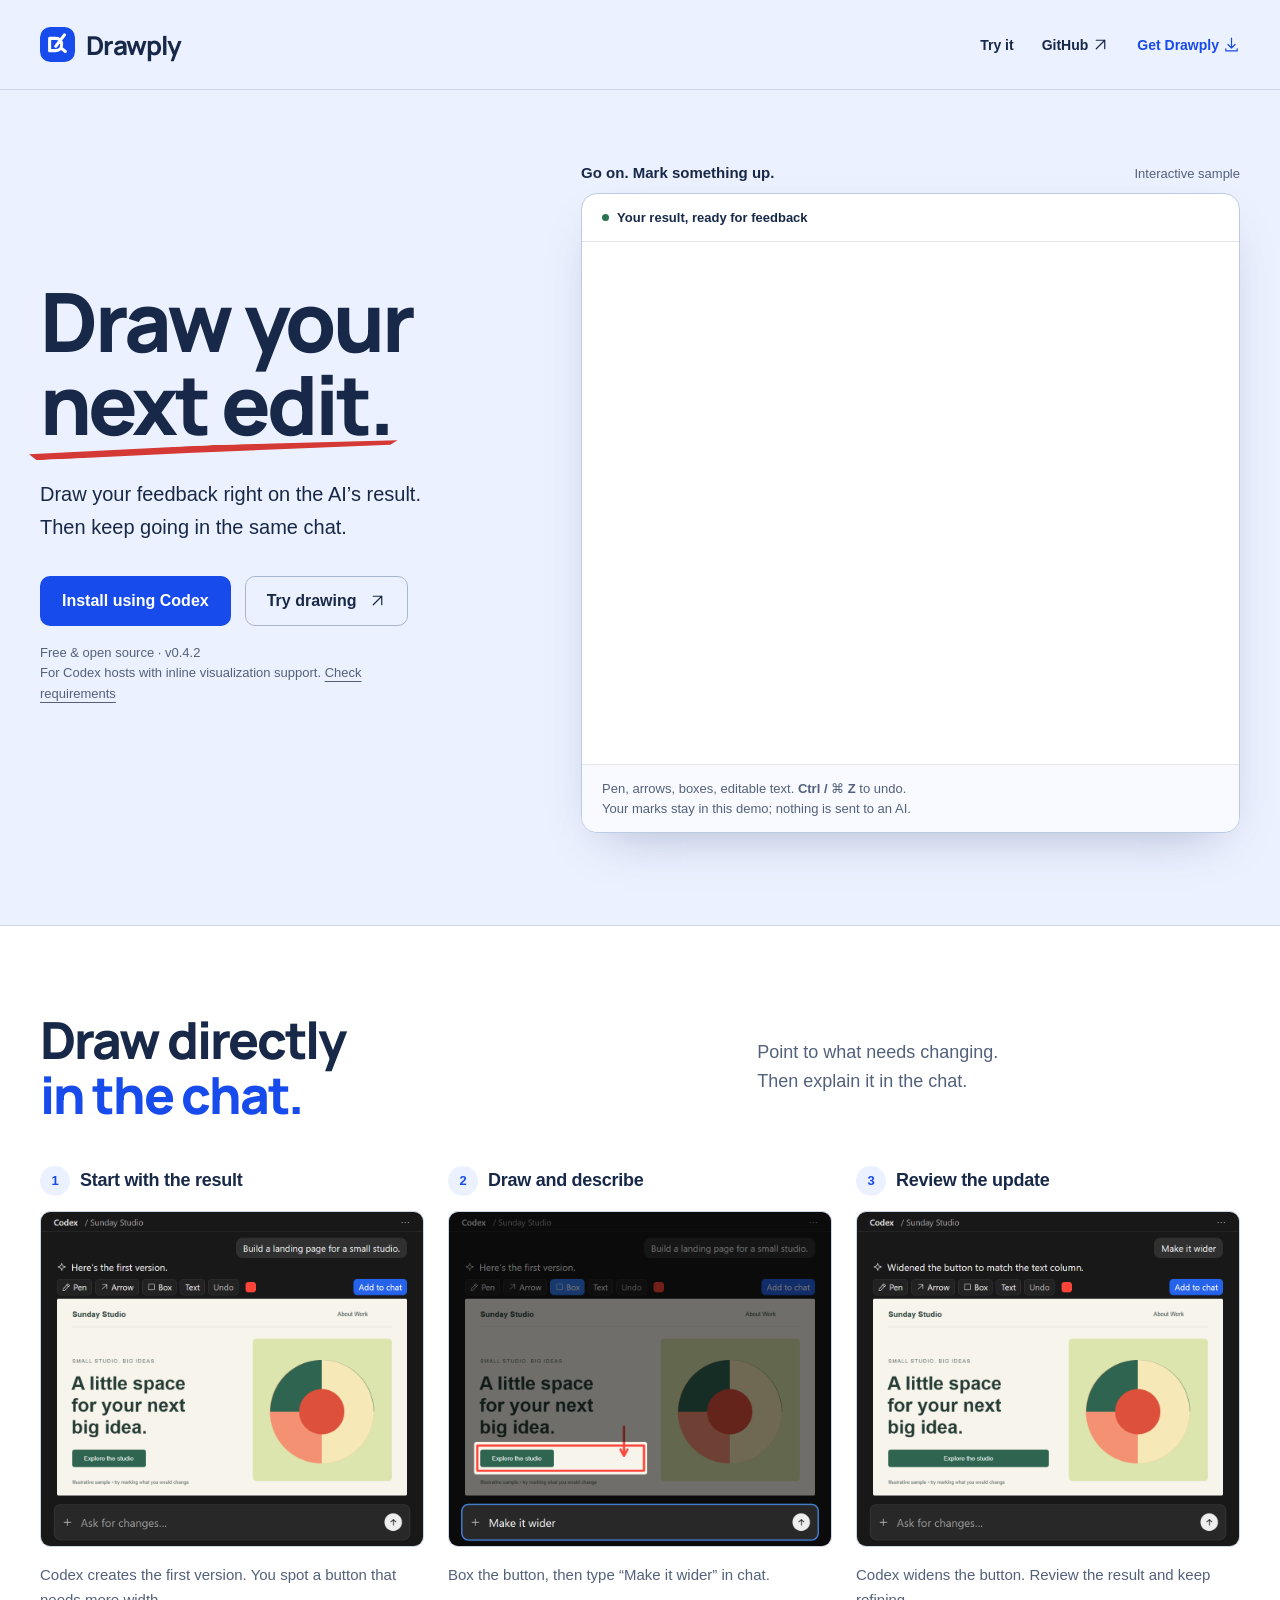
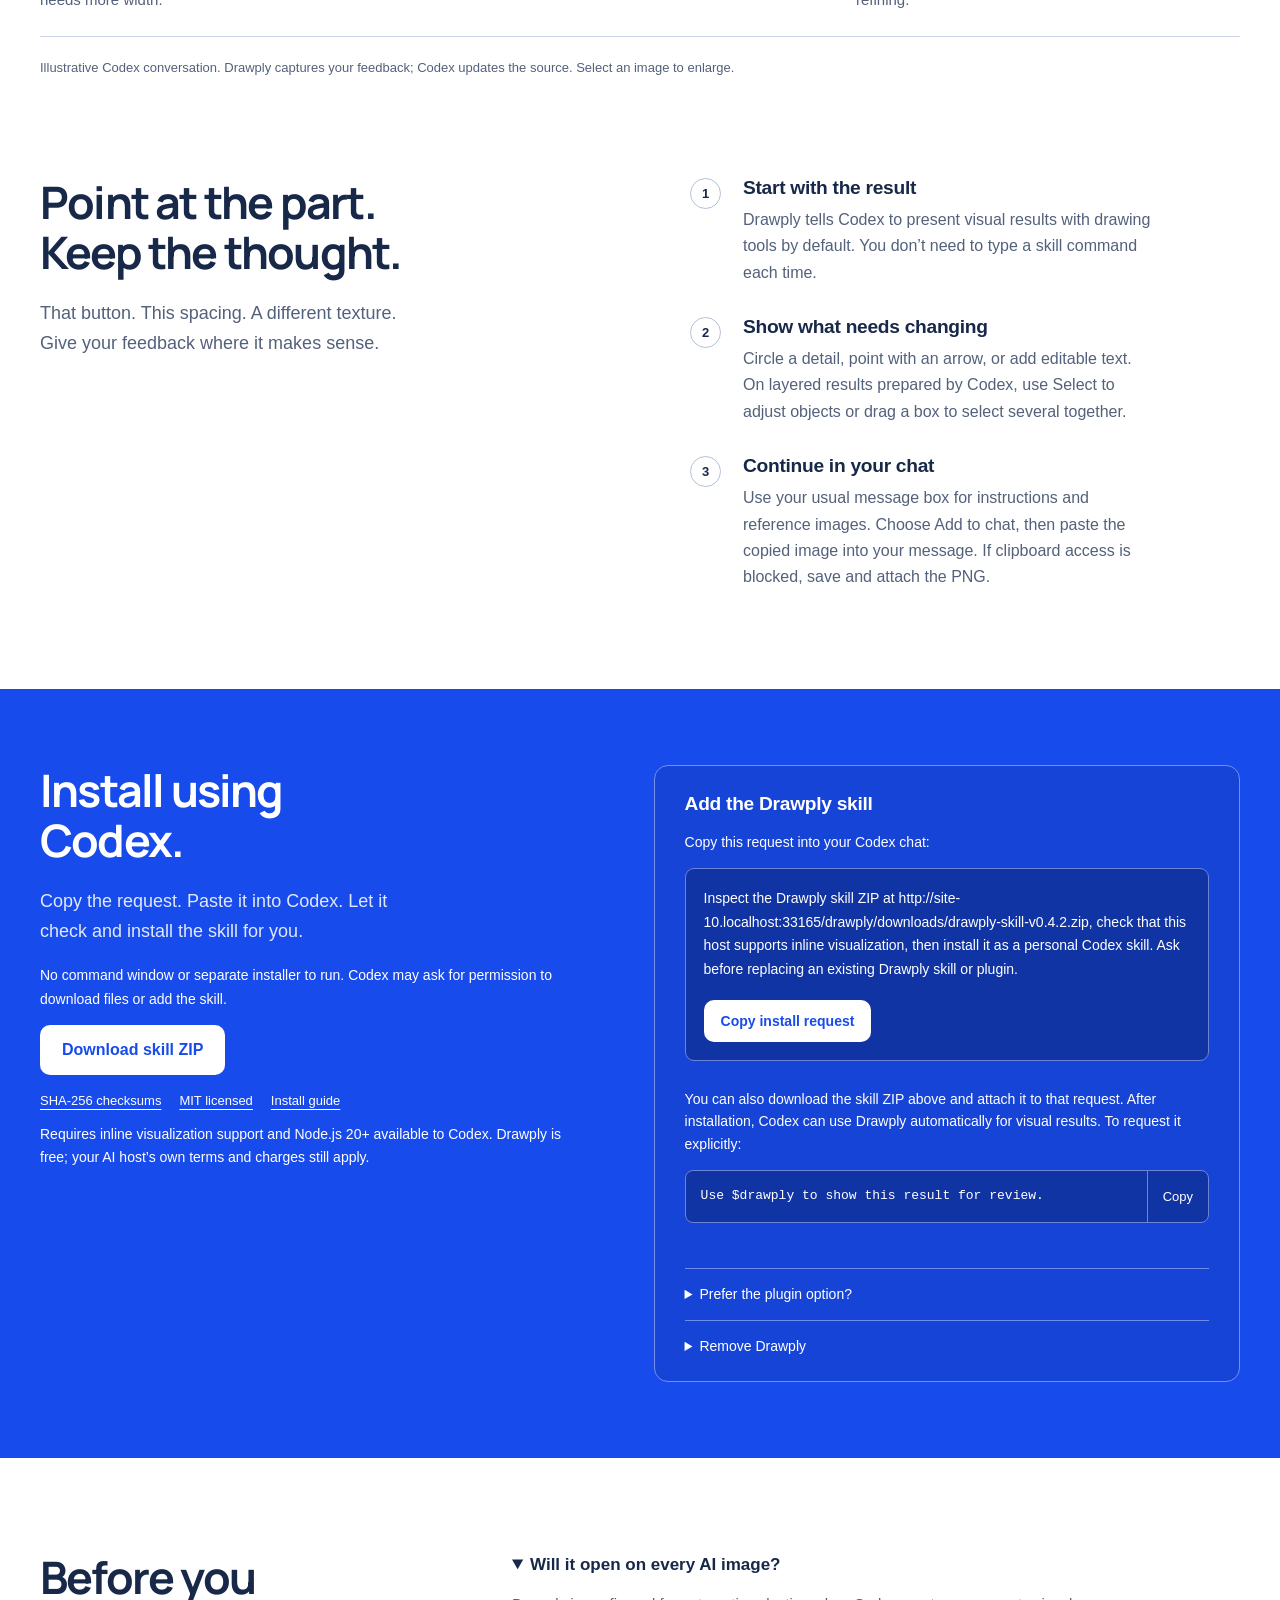
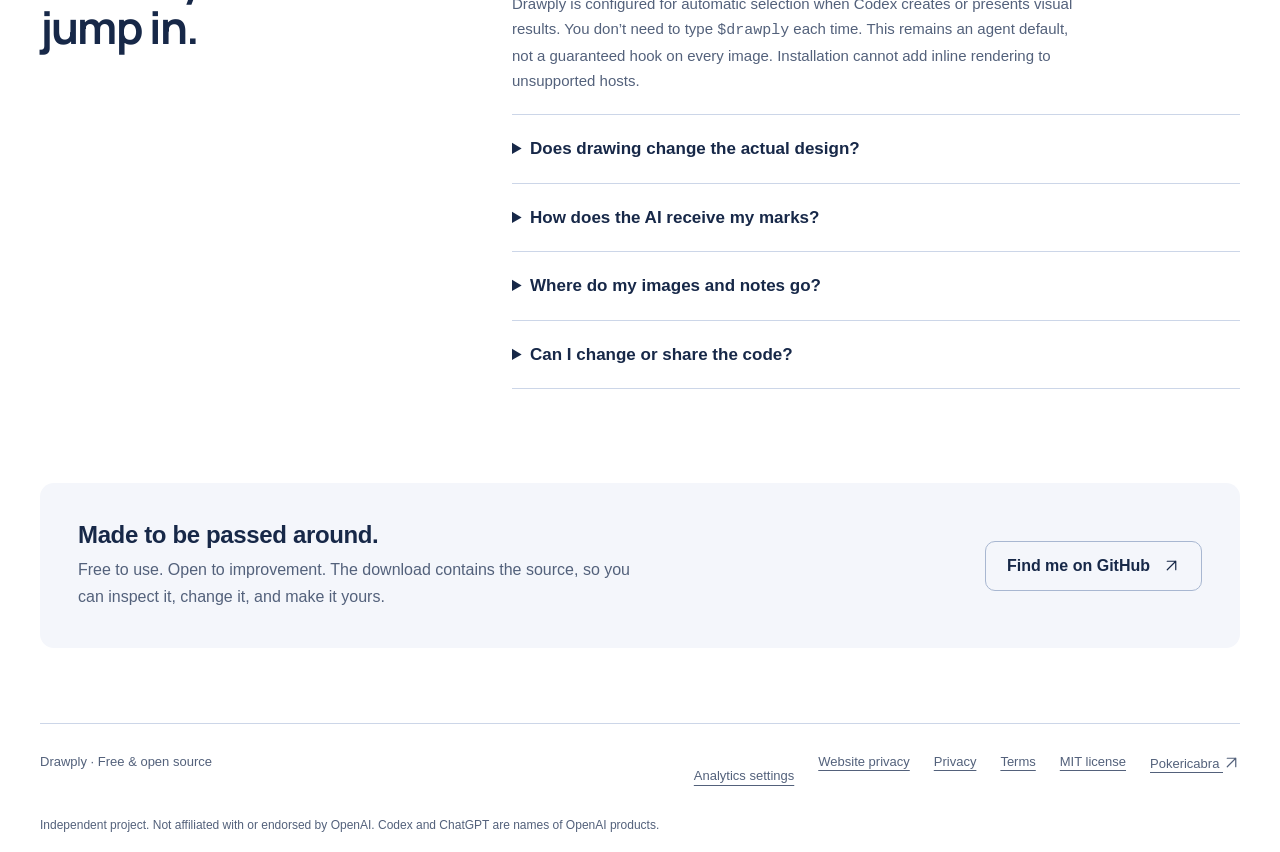
==== commit 6a4cd35b: "Add consent-based portfolio traffic and engagement analytics" ====
--- a/drawply/index.html
+++ b/drawply/index.html
@@ -1,8 +1,17 @@
-<!doctype html><html lang="en"><head><meta charset="utf-8"><meta name="viewport" content="width=device-width,initial-scale=1"><meta name="theme-color" content="#ecf1ff"><meta name="referrer" content="no-referrer"><title>Drawply — Draw your feedback. Stay in the chat.</title><link rel="icon" href="assets/mark.svg" type="image/svg+xml"><link rel="stylesheet" href="style.css"><meta name="description" content="Draw feedback directly on AI visual results, then continue in the same chat. A free, open-source skill and plugin for supported Codex hosts."><meta property="og:title" content="Drawply — Draw your feedback. Stay in the chat."><meta property="og:description" content="Pen, arrows, boxes and editable text. A lightweight, open-source way to show AI what you mean."><meta property="og:type" content="website"><script defer src="site.js"></script></head><body>
+<!doctype html><html lang="en"><head><meta charset="utf-8"><meta name="viewport" content="width=device-width,initial-scale=1"><meta name="theme-color" content="#ecf1ff"><meta name="referrer" content="no-referrer"><title>Drawply — Draw your feedback. Stay in the chat.</title><link rel="icon" href="assets/mark.svg" type="image/svg+xml"><link rel="stylesheet" href="style.css"><meta name="description" content="Draw feedback directly on AI visual results, then continue in the same chat. A free, open-source skill and plugin for supported Codex hosts."><meta property="og:title" content="Drawply — Draw your feedback. Stay in the chat."><meta property="og:description" content="Pen, arrows, boxes and editable text. A lightweight, open-source way to show AI what you mean."><meta property="og:type" content="website"><script defer src="site.js"></script>  <meta name="ga4-measurement-id" content="G-HRP2845592">
+  <link rel="stylesheet" href="/assets/analytics.css?v=20261120-1">
+  <script defer src="/assets/analytics.js?v=20261120-1"></script>
+</head><body>
 <!-- THESIS: Let visitors mark an actual result before reading a feature pitch. OWN-WORLD: A digital studio critique sheet; pale blue ground, cobalt actions, graphite type, vermilion editorial marks. STORY: Try an annotation, understand the chat loop, download with honest requirements. FIRST VIEWPORT: Oversized left-aligned proposition and download; real working canvas on the right. FORM: Digital studio critique sheet, grounded candidate 3, seed 27277916. FINISH: unreviewed and undocumented is unfinished; this build ends with the finish review, the verdict, and DESIGN.md -->
 <div class="hero-shell"><a class="skip" href="#main">Skip to content</a><header class="wrap topbar"><a class="brand" href="./"><img src="assets/mark.svg" alt="" width="35" height="35">Drawply</a><nav class="nav" aria-label="Main"><a class="nav-demo" href="./#try">Try it</a><a href="https://github.com/jasonz2008/drawply" rel="noreferrer">GitHub <svg class="inline-icon" viewBox="0 0 24 24" fill="none" stroke="currentColor" stroke-width="1.7" stroke-linecap="round" stroke-linejoin="round" aria-hidden="true"><path d="M6 18 18 6M6 6h12v12"/></svg></a><a class="nav-download" href="./#download">Get Drawply <svg class="inline-icon" viewBox="0 0 24 24" fill="none" stroke="currentColor" stroke-width="1.7" stroke-linecap="round" stroke-linejoin="round" aria-hidden="true"><path d="M12 3v14m-5-5 5 5 5-5M4 18v3h16v-3"/></svg></a></nav></header></div><main id="main"><div class="hero-shell"><section class="wrap hero" aria-labelledby="hero-title"><div class="hero-copy"><h1 id="hero-title">Draw your<br><span class="marked-word">next edit.</span></h1><p class="hero-lead">Draw your feedback right on the AI’s result. Then keep going in the same chat.</p><div class="actions"><a class="button" href="#download">Install using Codex</a><a class="button secondary" href="#try">Try drawing <span aria-hidden="true"><svg class="inline-icon" viewBox="0 0 24 24" fill="none" stroke="currentColor" stroke-width="1.7" stroke-linecap="round" stroke-linejoin="round" aria-hidden="true"><path d="M6 18 18 6M6 6h12v12"/></svg></span></a></div><p class="micro">Free &amp; open source · v0.4.2<br>For Codex hosts with inline visualization support. <a href="#download">Check requirements</a></p></div><div class="demo-wrap" id="try"><div class="demo-caption"><strong>Go on. Mark something up.</strong><span>Interactive sample</span></div><div class="demo"><div class="demo-title"><span class="live-dot" aria-hidden="true"></span>Your result, ready for feedback</div><iframe src="demo.html" data-mobile-src="demo-mobile.html" title="Try Drawply: annotate an illustrative webpage" loading="eager" sandbox="allow-scripts allow-downloads"></iframe><div class="demo-foot">Pen, arrows, boxes, editable text. <strong>Ctrl / ⌘ Z</strong> to undo.<br>Your marks stay in this demo; nothing is sent to an AI.</div></div></div></section></div>
 <section class="wrap result-sequence" aria-labelledby="sequence-title"><div class="sequence-heading"><h2 id="sequence-title">Draw directly<span>in the chat.</span></h2><p>Point to what needs changing.<br>Then explain it in the chat.</p></div><ol class="result-images"><li><h3><span>1</span> Start with the result</h3><figure><a href="assets/walkthrough-initial.png" target="_blank" rel="noopener" aria-label="Enlarge the initial AI output"><img src="assets/walkthrough-initial.png" width="960" height="840" loading="lazy" alt="Initial AI-generated studio page with a narrow Explore the studio button."></a><figcaption><p>Codex creates the first version. You spot a button that needs more width.</p></figcaption></figure></li><li><h3><span>2</span> Draw and describe</h3><figure><a href="assets/walkthrough-marked.png" target="_blank" rel="noopener" aria-label="Enlarge the drawing on the result"><img src="assets/walkthrough-marked.png" width="960" height="840" loading="lazy" alt="The red-boxed button and the Make it wider chat message are spotlighted; the rest of the middle image is dimmed."></a><figcaption><p>Box the button, then type “Make it wider” in chat.</p></figcaption></figure></li><li><h3><span>3</span> Review the update</h3><figure><a href="assets/walkthrough-improved.png" target="_blank" rel="noopener" aria-label="Enlarge the improved result"><img src="assets/walkthrough-improved.png" width="960" height="840" loading="lazy" alt="Improved studio page with the button widened to match the text column."></a><figcaption><p>Codex widens the button. Review the result and keep refining.</p></figcaption></figure></li></ol><p class="sequence-note">Illustrative Codex conversation. Drawply captures your feedback; Codex updates the source. Select an image to enlarge.</p></section>
 <section class="wrap workflow" aria-labelledby="workflow-title"><div><h2 id="workflow-title">Point at the part.<br>Keep the thought.</h2><p class="intro">That button. This spacing. A different texture. Give your feedback where it makes sense.</p></div><ol class="steps"><li><h3>Start with the result</h3><p>Drawply tells Codex to present visual results with drawing tools by default. You don’t need to type a skill command each time.</p></li><li><h3>Show what needs changing</h3><p>Circle a detail, point with an arrow, or add editable text. On layered results prepared by Codex, use Select to adjust objects or drag a box to select several together.</p></li><li><h3>Continue in your chat</h3><p>Use your usual message box for instructions and reference images. Choose Add to chat, then paste the copied image into your message. If clipboard access is blocked, save and attach the PNG.</p></li></ol></section>
 <section class="download-section" id="download" aria-labelledby="download-title"><div class="wrap download-grid"><div><h2 id="download-title">Install using Codex.</h2><p class="intro">Copy the request. Paste it into Codex. Let it check and install the skill for you.</p><p class="download-note">No command window or separate installer to run. Codex may ask for permission to download files or add the skill.</p><div class="actions"><a class="button" href="downloads/drawply-skill-v0.4.2.zip" download>Download skill ZIP</a></div><div class="fine-links"><a href="downloads/SHA256SUMS.txt">SHA-256 checksums</a><a href="license.html">MIT licensed</a><a href="downloads/README.txt">Install guide</a></div><p class="download-note">Requires inline visualization support and Node.js 20+ available to Codex. Drawply is free; your AI host’s own terms and charges still apply.</p></div><div class="install"><h3>Add the Drawply skill</h3><p>Copy this request into your Codex chat:</p><div class="request-box"><p id="skill-install-request" data-install="skill">Inspect the Drawply skill ZIP I attach, check that this host supports inline visualization, then install it as a personal Codex skill. Ask before replacing an existing Drawply skill or plugin.</p><button class="button" type="button" data-copy="skill-install-request" data-status="skill-copy-status">Copy install request</button></div><p class="copy-status" id="skill-copy-status" role="status" aria-live="polite"></p><p class="install-hint">You can also download the skill ZIP above and attach it to that request. After installation, Codex can use Drawply automatically for visual results. To request it explicitly:</p><div class="code-row"><code id="invoke">Use $drawply to show this result for review.</code><button type="button" data-copy="invoke" data-status="copy-status" aria-label="Copy Drawply prompt">Copy</button></div><p class="copy-status" id="copy-status" role="status" aria-live="polite"></p><details id="plugin-option"><summary>Prefer the plugin option?</summary><p>Download the plugin package, then ask Codex to make it available in your Plugins menu. You choose when to click Install.</p><p><a href="downloads/drawply-plugin-v0.4.2.zip" download>Download plugin ZIP</a></p><div class="request-box"><p id="plugin-install-request" data-install="plugin">Inspect the Drawply plugin ZIP I attach, extract it to a persistent folder, and register its catalog in Codex without installing it. Ask before replacing any existing Drawply registration. Tell me where to click Install in the Plugins menu.</p><button class="button" type="button" data-copy="plugin-install-request" data-status="plugin-copy-status">Copy plugin setup request</button></div><p class="copy-status" id="plugin-copy-status" role="status" aria-live="polite"></p><p>Use either the skill or the plugin to avoid duplicate entries. This local package is not a public plugin-directory listing.</p></details><details><summary>Remove Drawply</summary><p>Ask Codex to remove the standalone Drawply skill, or uninstall the plugin through Plugins. Your saved drawings and conversations are kept.</p></details></div></div></section>
 <section class="wrap faq-section" aria-labelledby="faq-title"><h2 id="faq-title">Before you<br>jump in.</h2><div class="faq-list"><details open><summary>Will it open on every AI image?</summary><p>Drawply is configured for automatic selection when Codex creates or presents visual results. You don’t need to type <code>$drawply</code> each time. This remains an agent default, not a guaranteed hook on every image. Installation cannot add inline rendering to unsupported hosts.</p></details><details><summary>Does drawing change the actual design?</summary><p>Your drawing is feedback on a visual result. The AI then interprets your request and edits the underlying project. On results with source layers prepared by Codex, Select can move, resize and rotate objects or groups in the review. Codex then applies your request to the actual source. Uploaded flat images support drawing, without automatic object recognition.</p></details><details><summary>How does the AI receive my marks?</summary><p>Supported hosts may share saved annotation state with the model, but delivery is best-effort. For an exact reference, Add to chat copies the marked PNG where clipboard access is allowed; paste it into the chat alongside your instructions. The editor cannot paste automatically. If copying is blocked, use Save drawing and attach the PNG.</p></details><details><summary>Where do my images and notes go?</summary><p>The plugin has no Drawply server or telemetry. Its generated review contains your image and local file path; annotation state may be shared with your AI host. Chats, attachments and saved state follow that host’s data policies. Read the <a href="privacy.html">privacy notice</a> for the distinction.</p></details><details><summary>Can I change or share the code?</summary><p>Yes. The <a href="license.html">MIT license</a> permits use, modification and redistribution, including commercial use, while preserving the license and copyright notice. The project comes without a warranty, subject to rights that applicable law does not allow to be excluded.</p></details></div></section>
-<div class="wrap community"><div><h3>Made to be passed around.</h3><p>Free to use. Open to improvement. The download contains the source, so you can inspect it, change it, and make it yours.</p></div><a class="button secondary" href="https://github.com/jasonz2008/drawply" rel="noreferrer">Find me on GitHub <svg class="inline-icon" viewBox="0 0 24 24" fill="none" stroke="currentColor" stroke-width="1.7" stroke-linecap="round" stroke-linejoin="round" aria-hidden="true"><path d="M6 18 18 6M6 6h12v12"/></svg></a></div></main><footer class="wrap footer"><div class="footer-row"><span>Drawply · Free &amp; open source</span><nav aria-label="Footer"><a href="privacy.html">Privacy</a><a href="terms.html">Terms</a><a href="license.html">MIT license</a><a href="https://pokericabra.com/">Pokericabra <svg class="inline-icon" viewBox="0 0 24 24" fill="none" stroke="currentColor" stroke-width="1.7" stroke-linecap="round" stroke-linejoin="round" aria-hidden="true"><path d="M6 18 18 6M6 6h12v12"/></svg></a></nav></div><p>Independent project. Not affiliated with or endorsed by OpenAI. Codex and ChatGPT are names of OpenAI products.</p></footer></body></html>+<div class="wrap community"><div><h3>Made to be passed around.</h3><p>Free to use. Open to improvement. The download contains the source, so you can inspect it, change it, and make it yours.</p></div><a class="button secondary" href="https://github.com/jasonz2008/drawply" rel="noreferrer">Find me on GitHub <svg class="inline-icon" viewBox="0 0 24 24" fill="none" stroke="currentColor" stroke-width="1.7" stroke-linecap="round" stroke-linejoin="round" aria-hidden="true"><path d="M6 18 18 6M6 6h12v12"/></svg></a></div></main><footer class="wrap footer"><div class="footer-row"><span>Drawply · Free &amp; open source</span><nav aria-label="Footer"><button class="analytics-settings" type="button" data-analytics-settings>Analytics settings</button><a href="/website-privacy.html">Website privacy</a><a href="privacy.html">Privacy</a><a href="terms.html">Terms</a><a href="license.html">MIT license</a><a href="https://pokericabra.com/">Pokericabra <svg class="inline-icon" viewBox="0 0 24 24" fill="none" stroke="currentColor" stroke-width="1.7" stroke-linecap="round" stroke-linejoin="round" aria-hidden="true"><path d="M6 18 18 6M6 6h12v12"/></svg></a></nav></div><p>Independent project. Not affiliated with or endorsed by OpenAI. Codex and ChatGPT are names of OpenAI products.</p></footer><aside id="site-analytics-consent" class="analytics-consent" aria-labelledby="analytics-consent-title" aria-describedby="analytics-consent-description" hidden>
+  <h2 id="analytics-consent-title">Optional analytics</h2>
+  <p id="analytics-consent-description">Help me see which games people explore. Allow Google Analytics to count visits, gameplay views and downloads.</p>
+  <a class="analytics-privacy" href="/website-privacy.html">Website privacy</a>
+  <div class="analytics-actions"><button type="button" data-analytics-consent="denied">No thanks</button><button type="button" data-analytics-consent="granted">Allow analytics</button></div>
+</aside>
+</body></html>
--- a/assets/analytics.css
+++ b/assets/analytics.css
@@ -0,0 +1,24 @@
+.analytics-consent{position:fixed;z-index:60;inset:auto 24px 24px auto;width:min(408px,calc(100% - 32px));max-height:calc(100svh - 32px);overflow:auto;padding:22px 24px;color:#192326;background:#f3f1e9;border:1px solid #b6bdb6;border-radius:12px;box-shadow:0 10px 32px #0003;font:14px/1.55 Manrope,'Segoe UI',sans-serif;color-scheme:light;box-sizing:border-box}
+.analytics-consent[hidden]{display:none!important}
+.analytics-consent h2{margin:0 0 9px;font:750 20px/1.25 Manrope,'Segoe UI',sans-serif;letter-spacing:-.02em;text-align:left}
+.analytics-consent p{margin:0 0 7px;color:#485652;font-size:14px;line-height:1.6}
+.analytics-consent .analytics-privacy{display:inline-flex;align-items:center;min-height:36px;color:#3e5048;font-size:13px;text-underline-offset:4px}
+.analytics-actions{display:flex;gap:10px;margin-top:11px}
+.analytics-actions button{display:inline-flex;align-items:center;justify-content:center;flex:1;min-height:44px;padding:10px 14px;border:1px solid #87928b;border-radius:6px;background:transparent;color:#192326;font:650 13px/1.4 Manrope,'Segoe UI',sans-serif;cursor:pointer;transition:background .16s,transform .16s}
+.analytics-actions [data-analytics-consent="granted"]{border-color:#192326;background:#192326;color:#f3f1e9}
+.analytics-actions button:hover{background:#e0e5dc;transform:translateY(-1px)}
+.analytics-actions [data-analytics-consent="granted"]:hover{background:#32453c}
+.analytics-actions button:active{transform:translateY(0)}
+.analytics-consent button:focus-visible,.analytics-consent a:focus-visible{outline:2px solid #192326;outline-offset:3px}
+.analytics-settings{display:inline-flex;align-items:center;min-height:44px;padding:0;border:0;border-radius:0;background:transparent;color:inherit;font:inherit;line-height:1.5;text-align:left;text-decoration:underline;text-underline-offset:5px;cursor:pointer}
+.analytics-settings:hover{text-decoration-thickness:2px}
+.analytics-settings:focus-visible{outline:2px solid currentColor;outline-offset:4px}
+.analytics-settings-inline{display:inline;min-height:0;vertical-align:baseline}
+.footer-links{flex-wrap:wrap}
+.website-privacy-main{max-width:760px;padding-top:calc(var(--nav) + 56px);padding-bottom:80px}
+.website-privacy-main h1{font-size:clamp(40px,6vw,60px);line-height:1.08;letter-spacing:-.04em;margin-bottom:16px}
+.website-privacy-main h2{font-size:24px;line-height:1.25;letter-spacing:-.02em;margin:34px 0 12px}
+.website-privacy-main p{font-size:16px;line-height:1.75;margin:0 0 16px;color:#344841}
+.website-privacy-main .privacy-date{font-size:13px;color:#58675f;margin-bottom:28px}
+@media(max-width:600px){.analytics-consent{inset:auto 16px 16px;width:calc(100% - 32px);padding:18px;max-height:70svh}.analytics-actions button{padding-inline:8px}.website-privacy-main{padding-top:calc(var(--nav) + 36px);padding-bottom:52px}.website-privacy-main h2{font-size:22px}}
+@media(prefers-reduced-motion:reduce){.analytics-actions button{transition:none}}
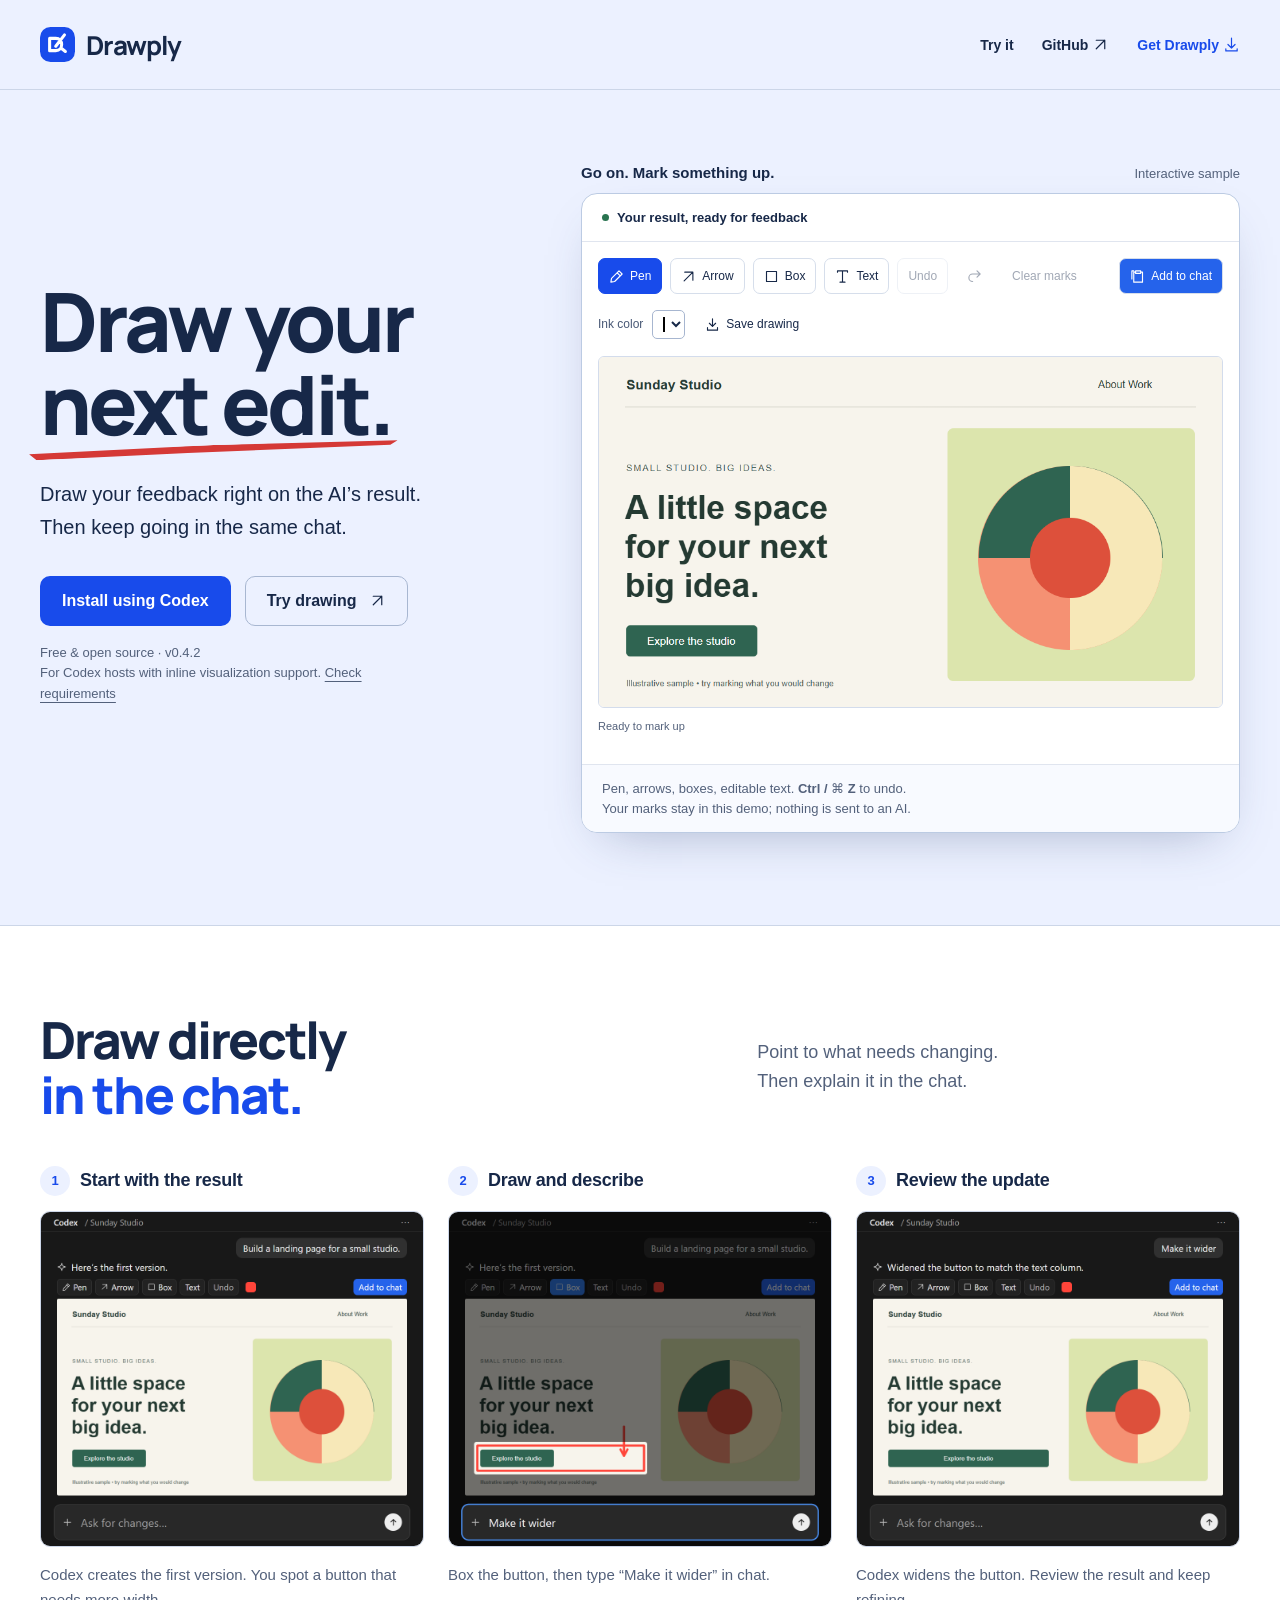
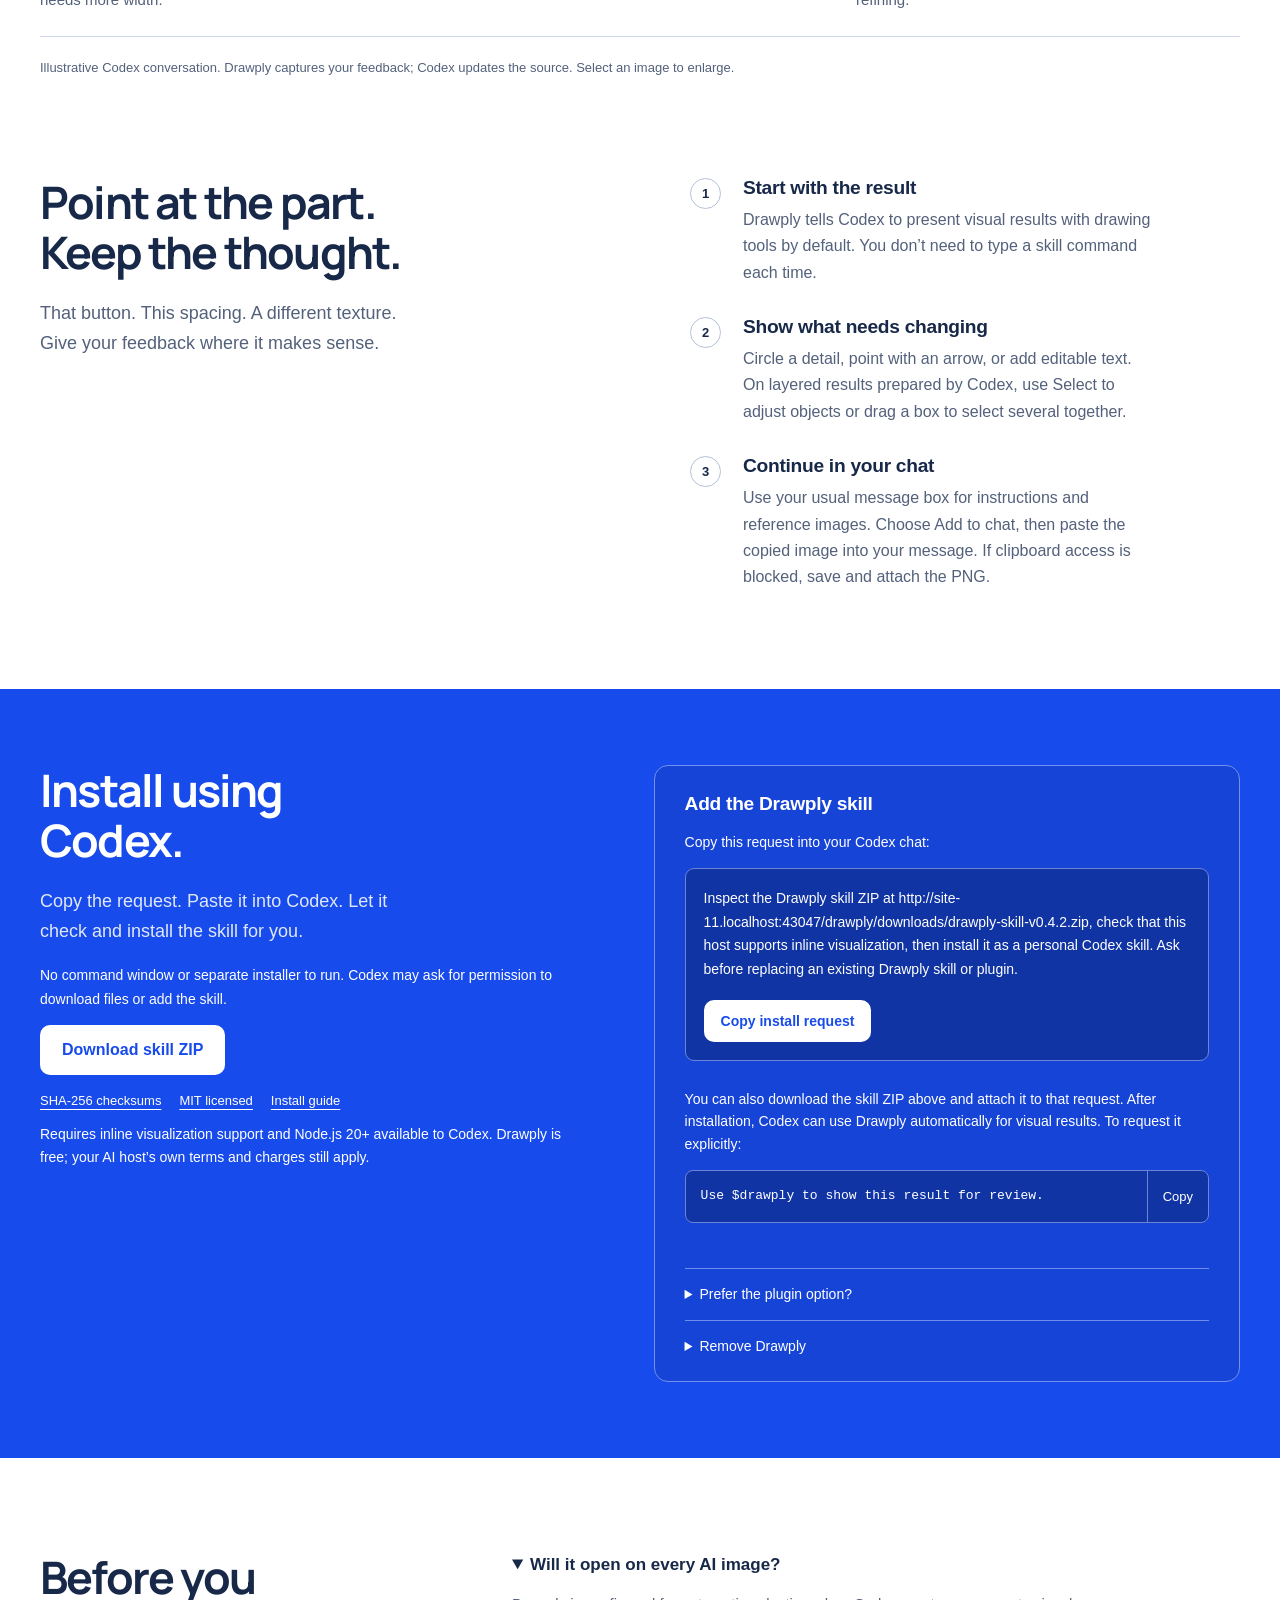
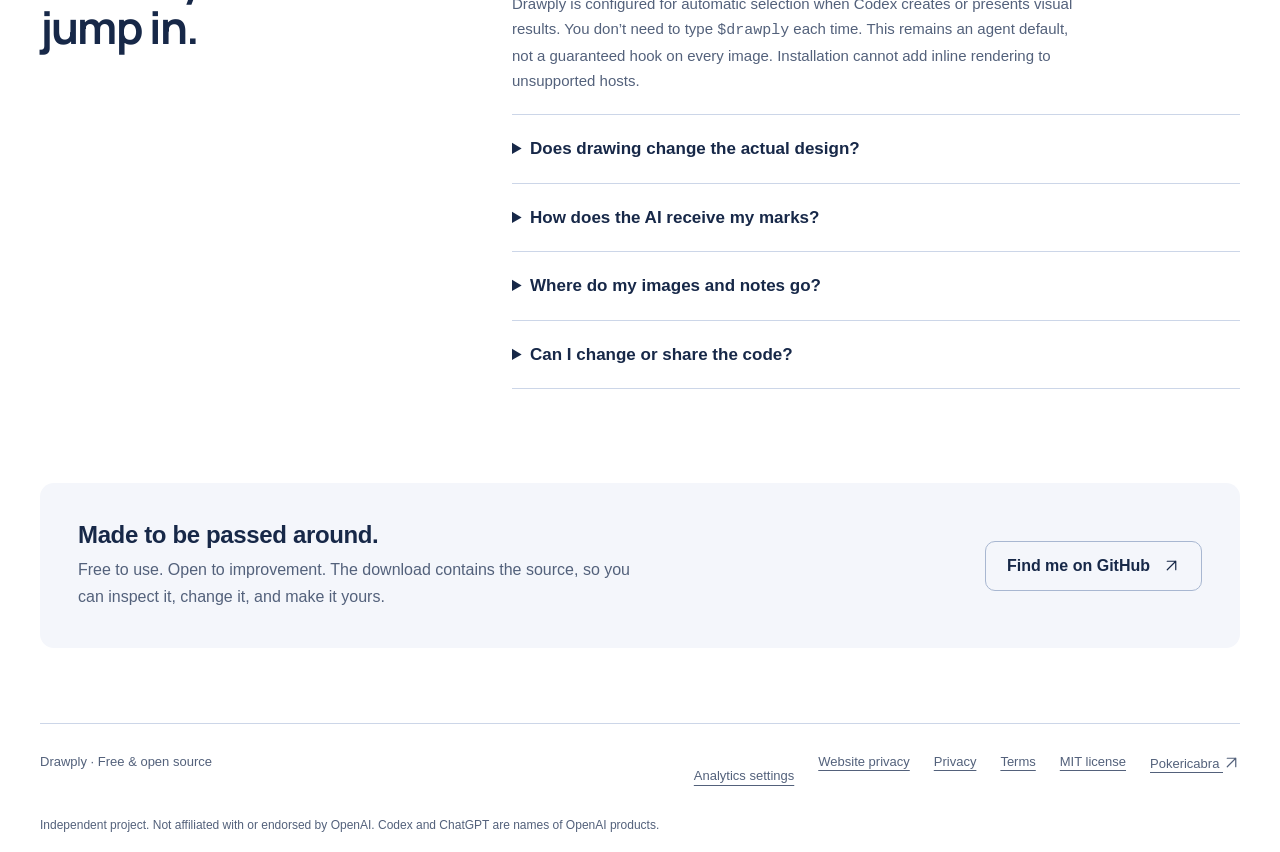
==== commit 680e06e6: "Pause portfolio reporting to the app Analytics property" ====
--- a/drawply/index.html
+++ b/drawply/index.html
@@ -1,4 +1,4 @@
-<!doctype html><html lang="en"><head><meta charset="utf-8"><meta name="viewport" content="width=device-width,initial-scale=1"><meta name="theme-color" content="#ecf1ff"><meta name="referrer" content="no-referrer"><title>Drawply — Draw your feedback. Stay in the chat.</title><link rel="icon" href="assets/mark.svg" type="image/svg+xml"><link rel="stylesheet" href="style.css"><meta name="description" content="Draw feedback directly on AI visual results, then continue in the same chat. A free, open-source skill and plugin for supported Codex hosts."><meta property="og:title" content="Drawply — Draw your feedback. Stay in the chat."><meta property="og:description" content="Pen, arrows, boxes and editable text. A lightweight, open-source way to show AI what you mean."><meta property="og:type" content="website"><script defer src="site.js"></script>  <meta name="ga4-measurement-id" content="G-HRP2845592">
+<!doctype html><html lang="en"><head><meta charset="utf-8"><meta name="viewport" content="width=device-width,initial-scale=1"><meta name="theme-color" content="#ecf1ff"><meta name="referrer" content="no-referrer"><title>Drawply — Draw your feedback. Stay in the chat.</title><link rel="icon" href="assets/mark.svg" type="image/svg+xml"><link rel="stylesheet" href="style.css"><meta name="description" content="Draw feedback directly on AI visual results, then continue in the same chat. A free, open-source skill and plugin for supported Codex hosts."><meta property="og:title" content="Drawply — Draw your feedback. Stay in the chat."><meta property="og:description" content="Pen, arrows, boxes and editable text. A lightweight, open-source way to show AI what you mean."><meta property="og:type" content="website"><script defer src="site.js"></script>  <meta name="ga4-measurement-id" content="">
   <link rel="stylesheet" href="/assets/analytics.css?v=20261120-1">
   <script defer src="/assets/analytics.js?v=20261120-1"></script>
 </head><body>
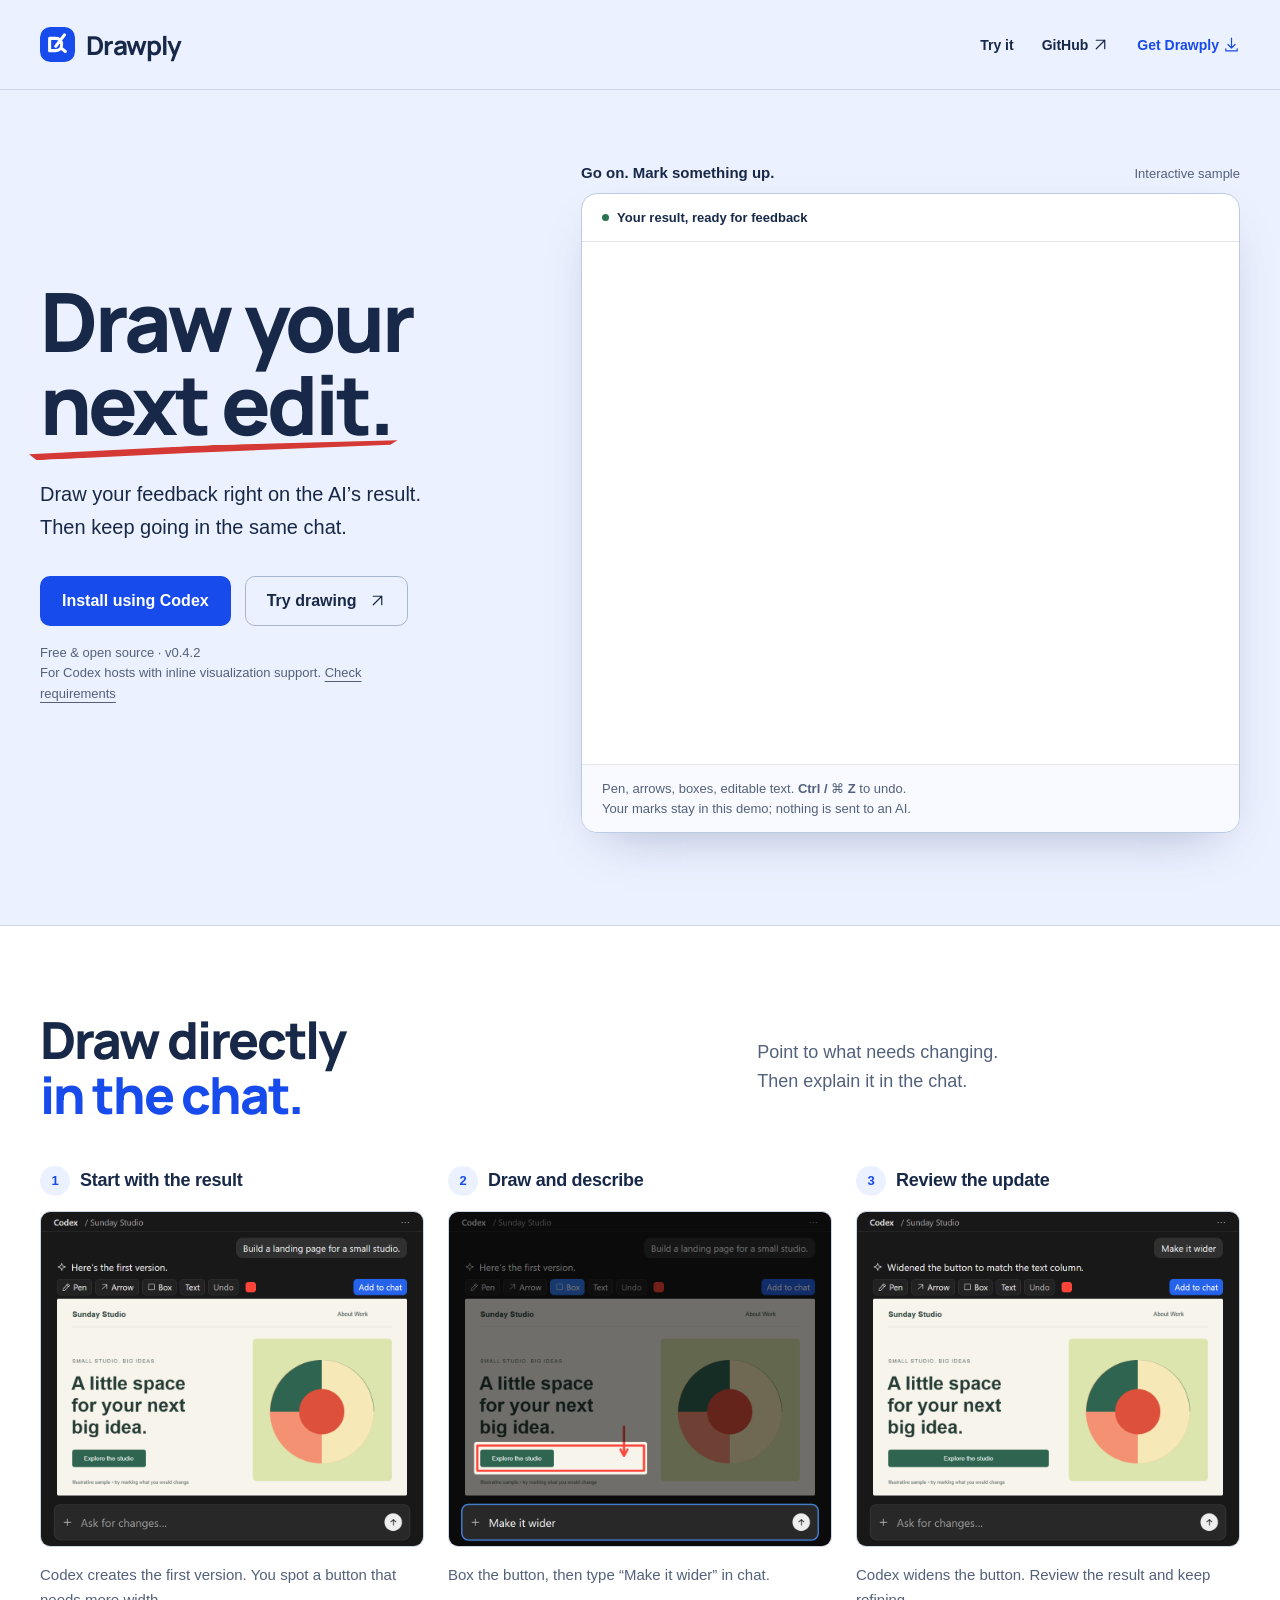
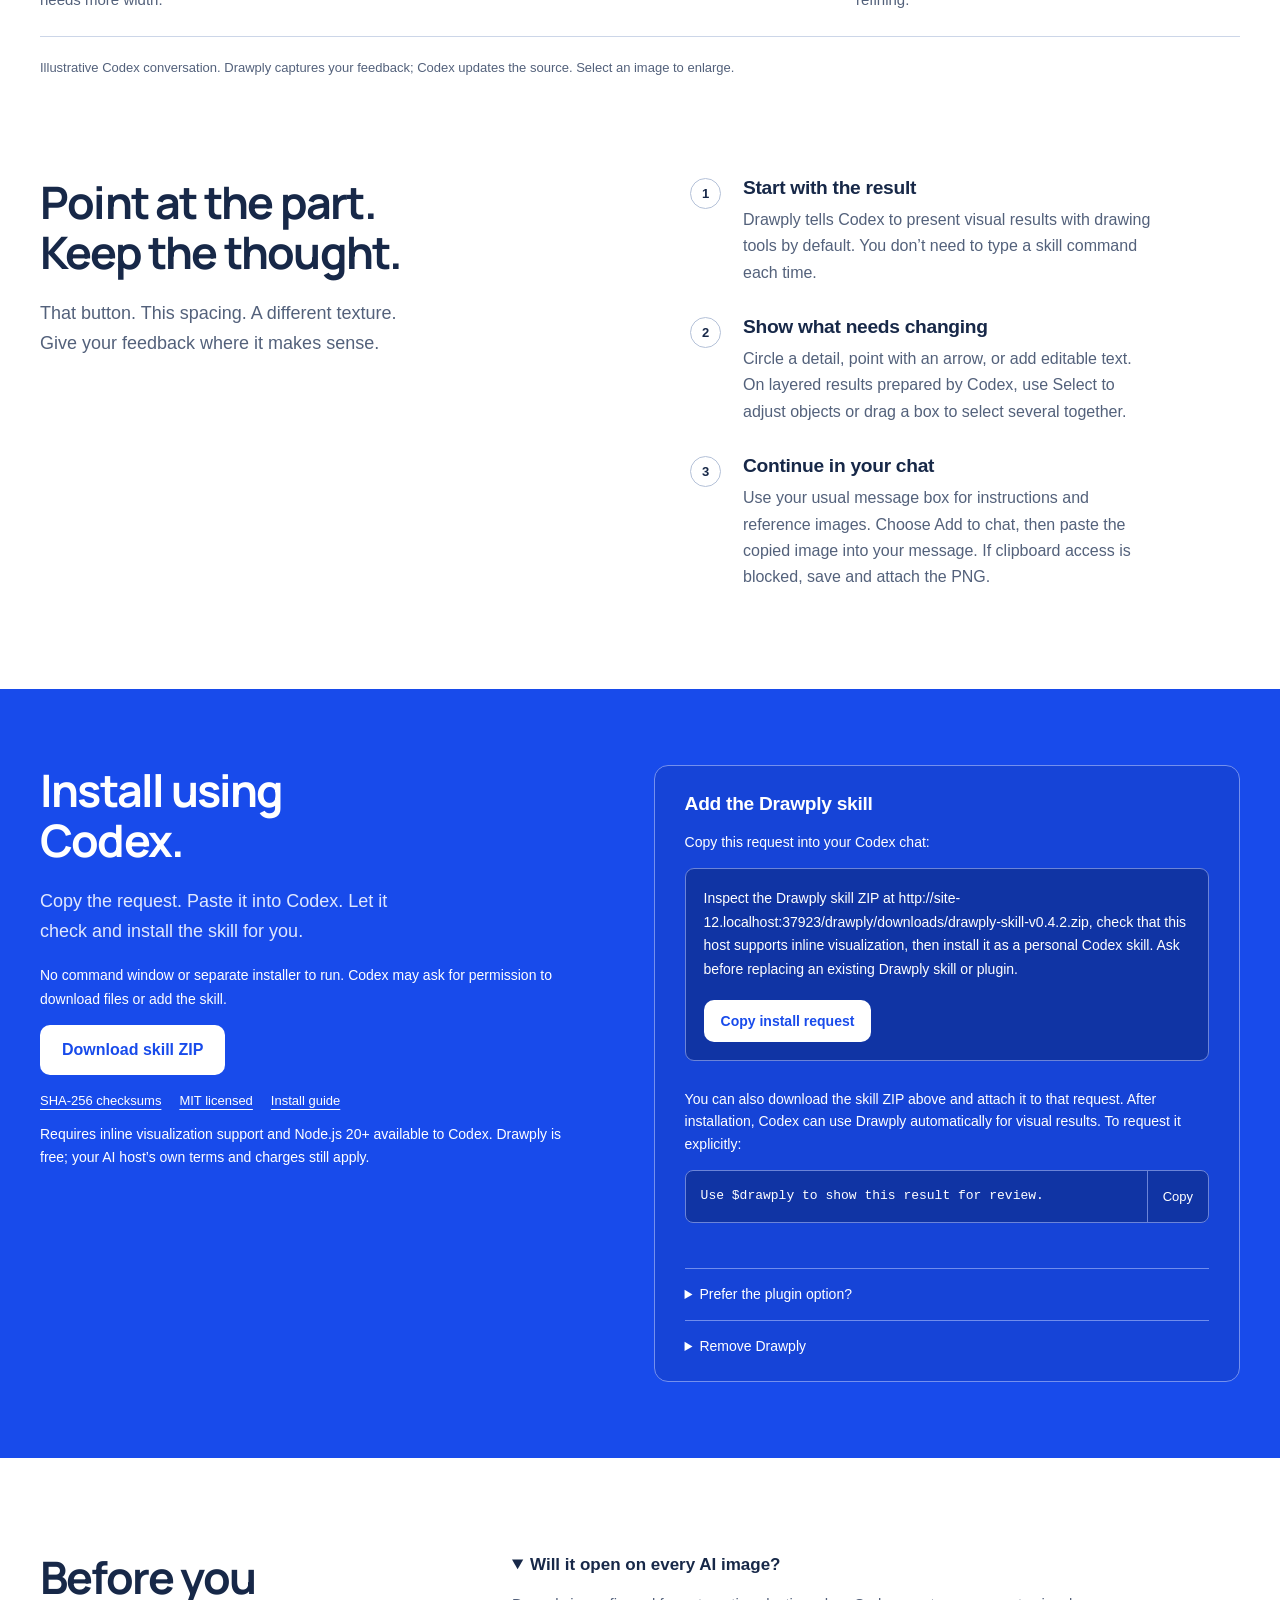
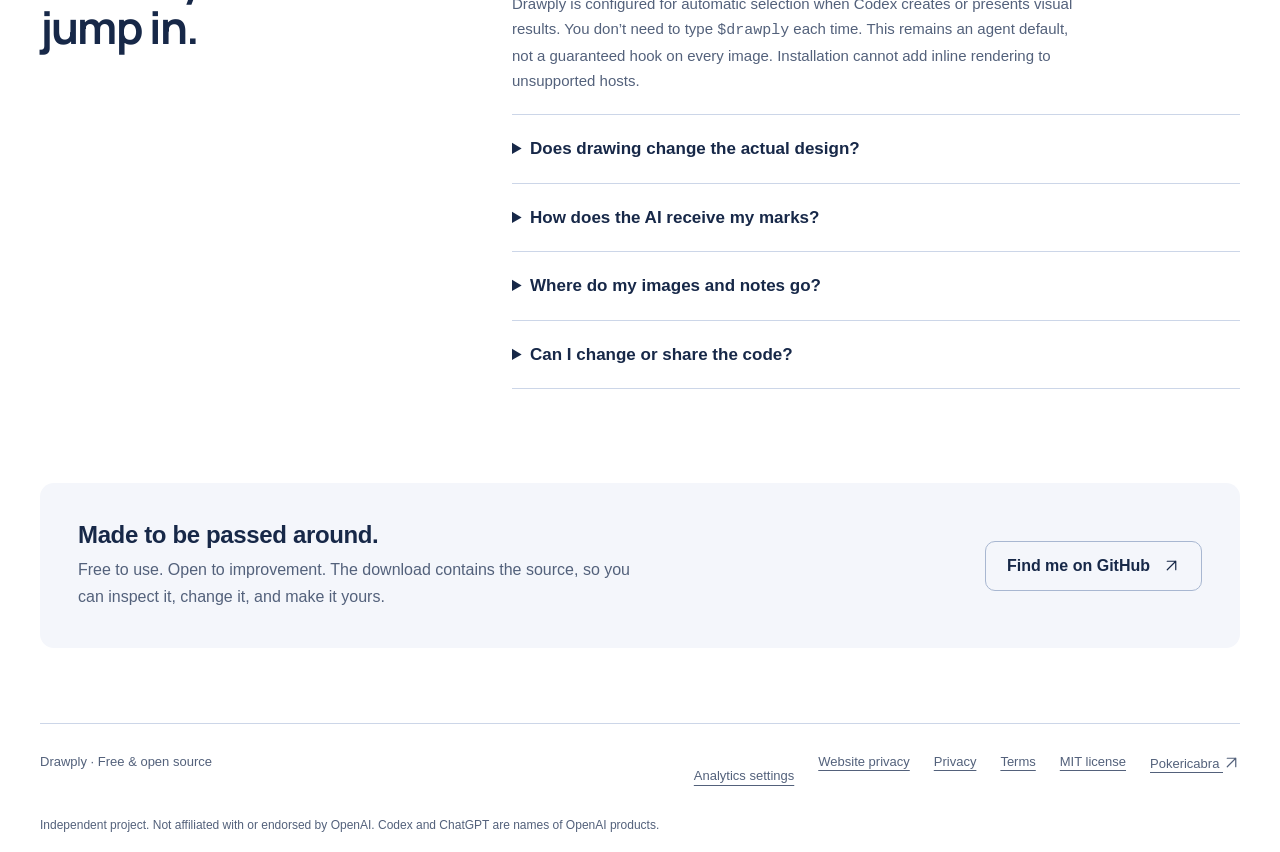
==== commit f6fccd1b: "Connect portfolio to its separate GA4 website property" ====
--- a/drawply/index.html
+++ b/drawply/index.html
@@ -1,4 +1,4 @@
-<!doctype html><html lang="en"><head><meta charset="utf-8"><meta name="viewport" content="width=device-width,initial-scale=1"><meta name="theme-color" content="#ecf1ff"><meta name="referrer" content="no-referrer"><title>Drawply — Draw your feedback. Stay in the chat.</title><link rel="icon" href="assets/mark.svg" type="image/svg+xml"><link rel="stylesheet" href="style.css"><meta name="description" content="Draw feedback directly on AI visual results, then continue in the same chat. A free, open-source skill and plugin for supported Codex hosts."><meta property="og:title" content="Drawply — Draw your feedback. Stay in the chat."><meta property="og:description" content="Pen, arrows, boxes and editable text. A lightweight, open-source way to show AI what you mean."><meta property="og:type" content="website"><script defer src="site.js"></script>  <meta name="ga4-measurement-id" content="">
+<!doctype html><html lang="en"><head><meta charset="utf-8"><meta name="viewport" content="width=device-width,initial-scale=1"><meta name="theme-color" content="#ecf1ff"><meta name="referrer" content="no-referrer"><title>Drawply — Draw your feedback. Stay in the chat.</title><link rel="icon" href="assets/mark.svg" type="image/svg+xml"><link rel="stylesheet" href="style.css"><meta name="description" content="Draw feedback directly on AI visual results, then continue in the same chat. A free, open-source skill and plugin for supported Codex hosts."><meta property="og:title" content="Drawply — Draw your feedback. Stay in the chat."><meta property="og:description" content="Pen, arrows, boxes and editable text. A lightweight, open-source way to show AI what you mean."><meta property="og:type" content="website"><script defer src="site.js"></script>  <meta name="ga4-measurement-id" content="G-4689EX3H86">
   <link rel="stylesheet" href="/assets/analytics.css?v=20261120-1">
   <script defer src="/assets/analytics.js?v=20261120-1"></script>
 </head><body>
